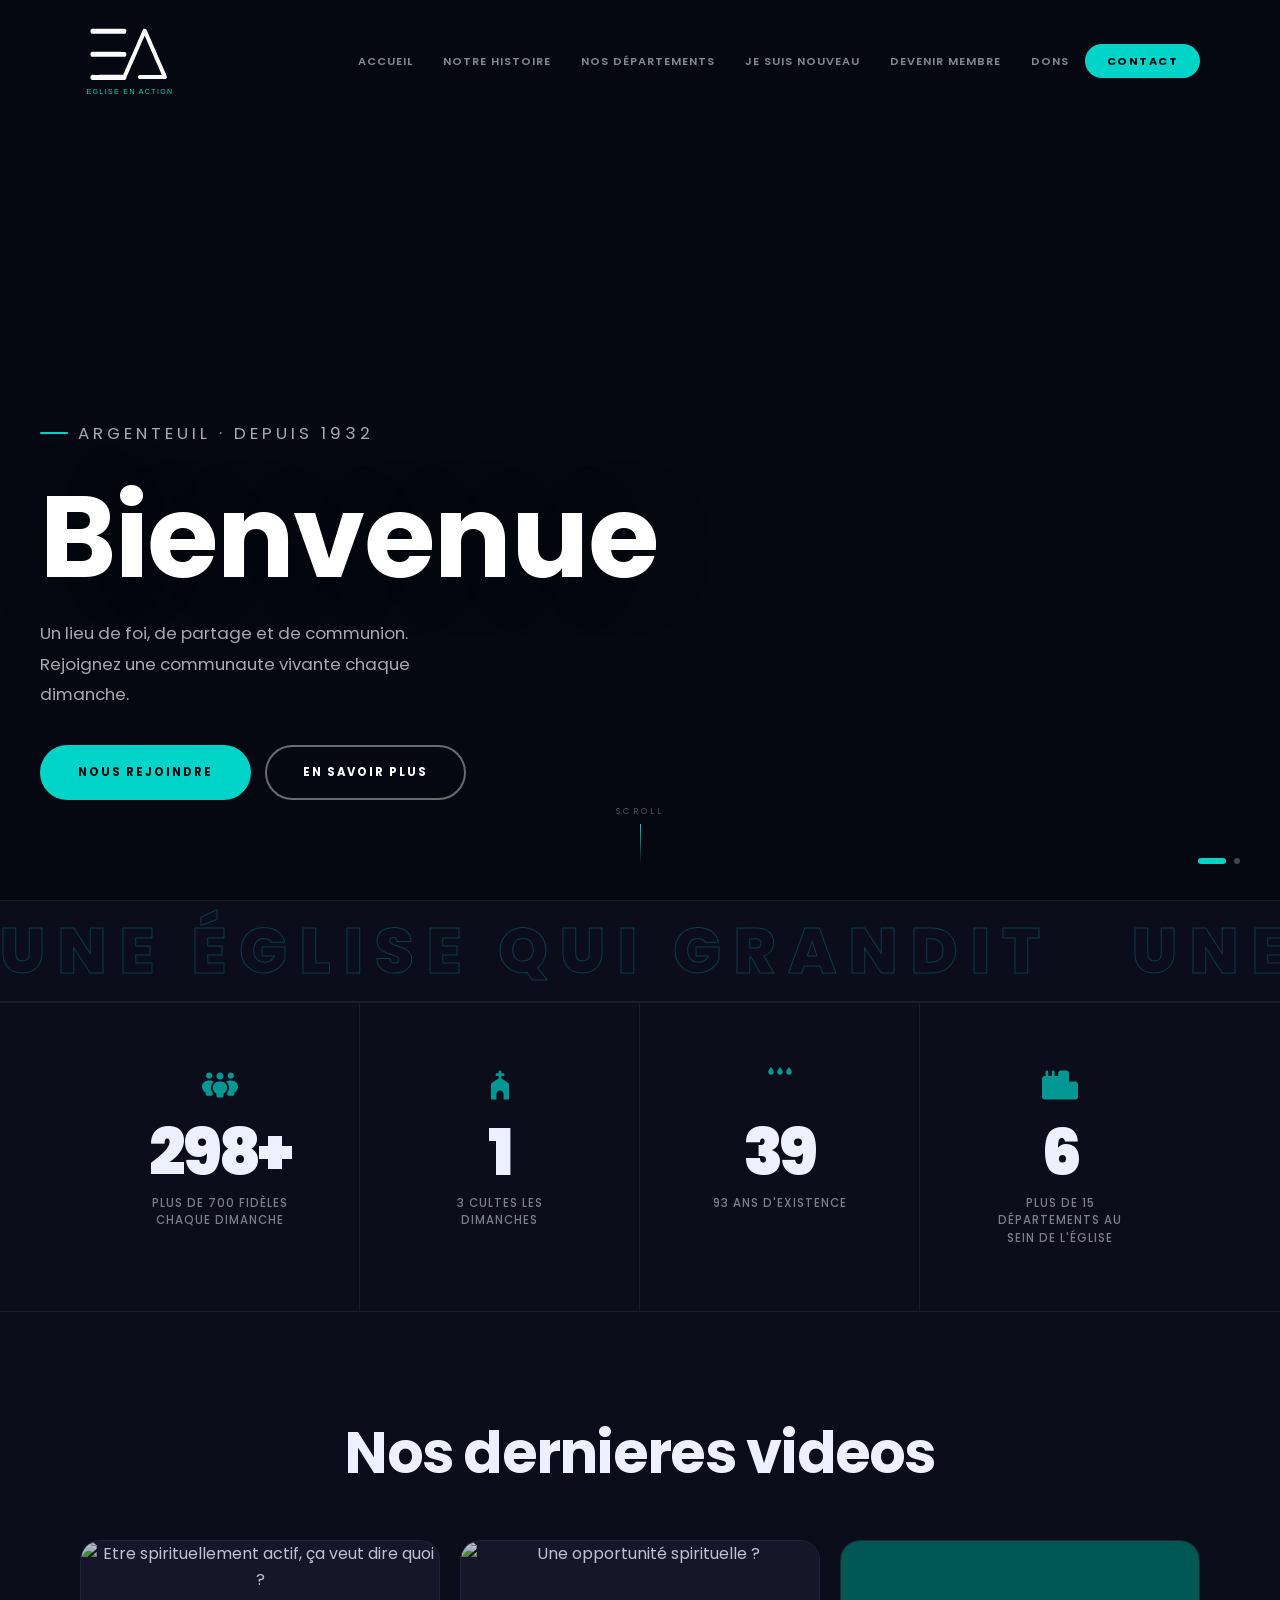
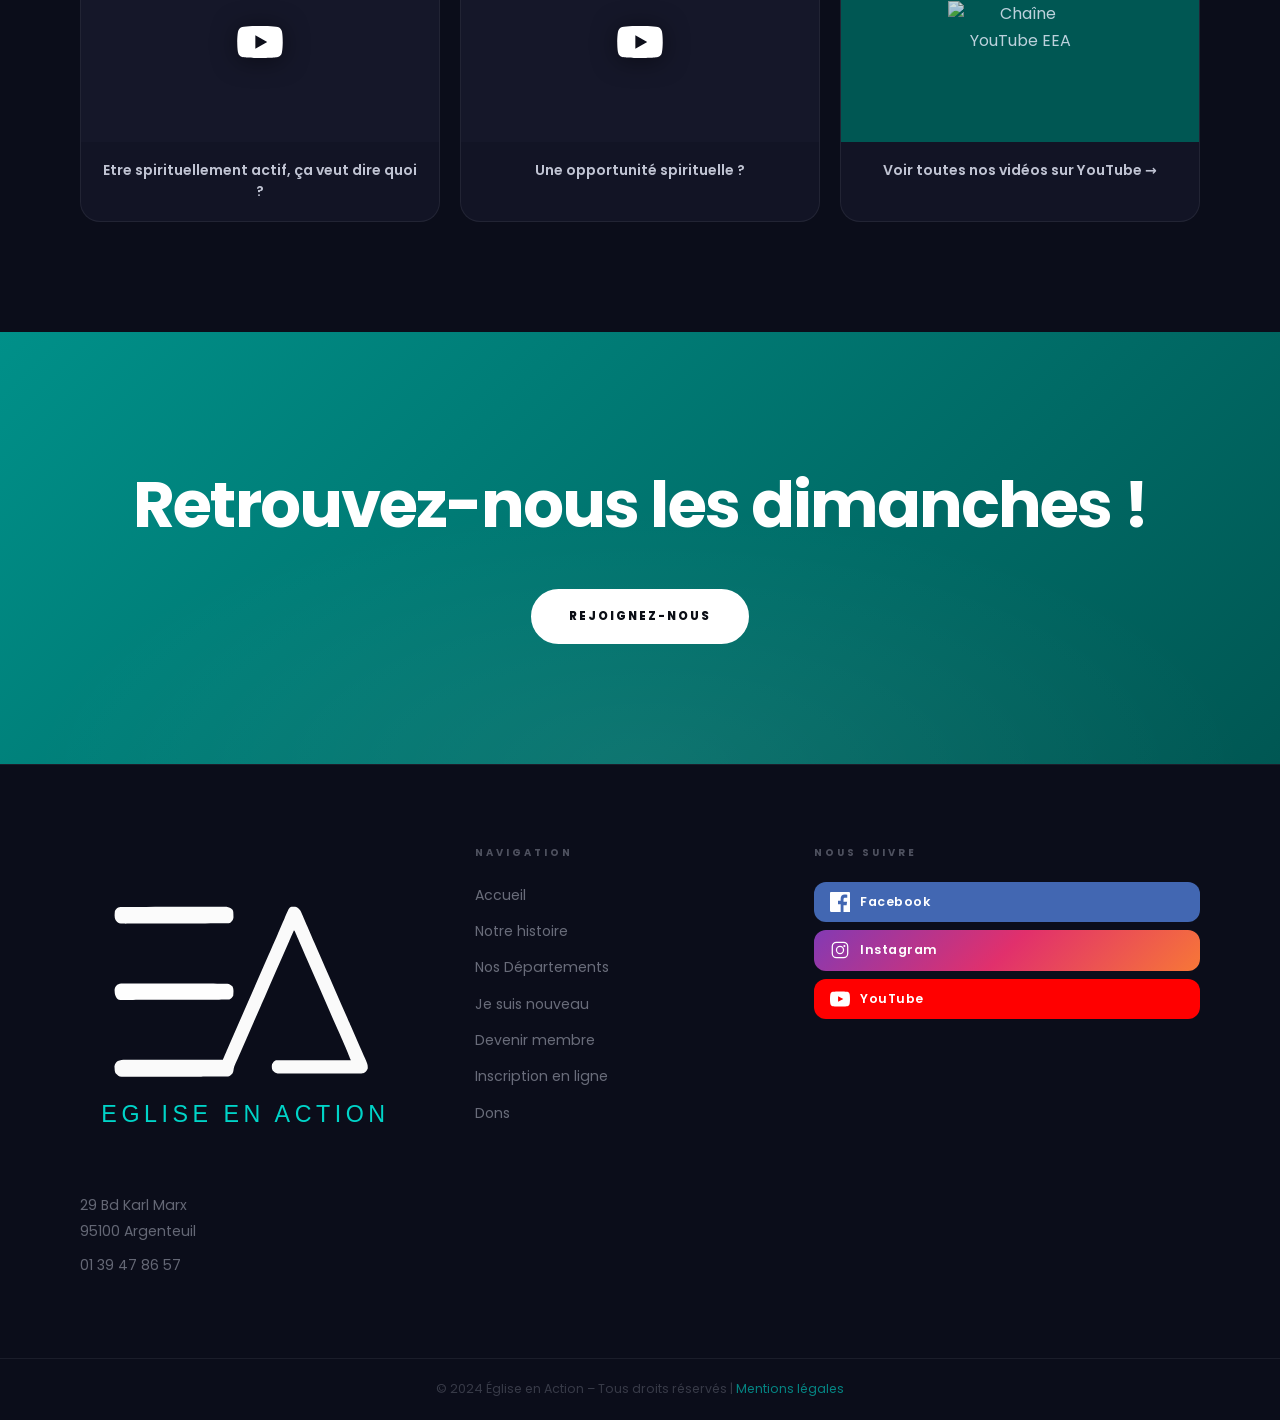
==== index.html @ 85cbece0 "Push first commit" ====
<!DOCTYPE html>
<html lang="fr">
<head>
  <meta charset="UTF-8">
  <meta name="viewport" content="width=device-width, initial-scale=1.0">
  <title>Bienvenue à l'Église en Action – Un Accueil Chaleureux</title>
  <meta name="description" content="Rejoignez l'Église en Action, un lieu d'accueil chaleureux et de foi. Vivez des moments de partage, d'inspiration et de communion chaque dimanche.">
  <link rel="stylesheet" href="style.css">
  <link rel="preconnect" href="https://fonts.googleapis.com">
  <link href="https://fonts.googleapis.com/css2?family=Poppins:wght@300;400;500;600;700;800;900&display=swap" rel="stylesheet">
</head>
<body>

  <!-- HEADER -->
  <header class="site-header">
    <div class="header-inner">
      <div class="logo">
        <a href="index.html">
          <img src="logo.svg" alt="Église en Action">
        </a>
      </div>
      <nav class="main-nav">
        <button class="nav-toggle" aria-label="Menu">&#9776;</button>
        <ul class="nav-list">
          <li><a href="index.html">Accueil</a></li>
          <li><a href="history.html">Notre histoire</a></li>
          <li><a href="nos-departements.html">Nos Départements</a></li>
          <li><a href="je-suis-nouveau.html">Je suis nouveau</a></li>
          <li><a href="devenir-membre.html">Devenir membre</a></li>
          <li><a href="don-en-ligne.html">Dons</a></li>
          <li><a href="contact.html" class="btn-nav">Contact</a></li>
        </ul>
      </nav>
    </div>
  </header>

  <!-- HERO SLIDER -->
  <section class="hero">
    <div class="hero-slide active" style="background-image: url('https://eglisenaction.fr/wp-content/uploads/2024/11/Visuel-Web-Fond-1.jpg')">
      <div class="hero-content">
        <p class="hero-tag">Argenteuil · Depuis 1932</p>
        <h1>Bienvenue</h1>
        <p>Un lieu de foi, de partage et de communion. Rejoignez une communaute vivante chaque dimanche.</p>
        <div class="hero-actions">
          <a href="inscription-en-ligne.html" class="btn btn-primary">Nous rejoindre</a>
          <a href="je-suis-nouveau.html" class="btn btn-outline" style="color:white;border-color:rgba(255,255,255,0.4);">En savoir plus</a>
        </div>
      </div>
    </div>
    <div class="hero-slide" style="background-image: url('https://eglisenaction.fr/wp-content/uploads/2025/10/IMG_0063.jpeg')">
      <div class="hero-content">
        <p class="hero-tag">Argenteuil · Depuis 1932</p>
        <h1>Rejoignez-<br>nous</h1>
        <p>700 fideles chaque dimanche, 3 cultes, une famille qui vous attend.</p>
        <div class="hero-actions">
          <a href="inscription-en-ligne.html" class="btn btn-primary">S'inscrire</a>
        </div>
      </div>
    </div>
    <!-- Dots navigation -->
    <div class="hero-dots">
      <span class="dot active" data-slide="0"></span>
      <span class="dot" data-slide="1"></span>
    </div>
    <!-- Scroll indicator -->
    <div class="hero-scroll">
      <span>Scroll</span>
      <div class="scroll-line"></div>
    </div>
  </section>

  <!-- MARQUEE -->
  <div class="marquee-section">
    <div class="marquee-container">
      <div class="marquee-wrapper">
        <span class="marquee-text">UNE ÉGLISE QUI GRANDIT</span>
        <span class="marquee-text">UNE ÉGLISE QUI GRANDIT</span>
      </div>
    </div>
  </div>

  <!-- STATS COUNTERS -->
  <section class="section section-dark stats-section">
    <div class="container">
      <div class="stats-grid">
        <div class="stat-item">
          <div class="stat-icon">
            <svg xmlns="http://www.w3.org/2000/svg" viewBox="0 0 640 512" fill="currentColor"><path d="M184 88C184 118.9 158.9 144 128 144C97.07 144 72 118.9 72 88C72 57.07 97.07 32 128 32C158.9 32 184 57.07 184 88zM208.4 196.3C178.7 222.7 160 261.2 160 304C160 338.3 171.1 369.8 192 394.5V416C192 433.7 177.7 448 160 448H96C78.33 448 64 433.7 64 416V389.2C26.16 371.2 0 332.7 0 288C0 226.1 50.14 176 112 176H144C167.1 176 190.2 183.5 208.4 196.3V196.3zM448 416V394.5C468 369.8 480 338.3 480 304C480 261.2 461.3 222.7 431.6 196.3C449.8 183.5 472 176 496 176H528C589.9 176 640 226.1 640 288C640 332.7 613.8 371.2 576 389.2V416C576 433.7 561.7 448 544 448H480C462.3 448 448 433.7 448 416zM568 88C568 118.9 542.9 144 512 144C481.1 144 456 118.9 456 88C456 57.07 481.1 32 512 32C542.9 32 568 57.07 568 88zM256 96C256 60.65 284.7 32 320 32C355.3 32 384 60.65 384 96C384 131.3 355.3 160 320 160C284.7 160 256 131.3 256 96zM448 304C448 348.7 421.8 387.2 384 405.2V448C384 465.7 369.7 480 352 480H288C270.3 480 256 465.7 256 448V405.2C218.2 387.2 192 348.7 192 304C192 242.1 242.1 192 304 192H336C397.9 192 448 242.1 448 304z"/></svg>
          </div>
          <div class="stat-number" data-target="700">0</div>
          <div class="stat-label">plus de 700 fidèles chaque dimanche</div>
        </div>
        <div class="stat-item">
          <div class="stat-icon">
            <svg xmlns="http://www.w3.org/2000/svg" viewBox="0 0 640 512" fill="currentColor"><path d="M344 48H376C389.3 48 400 58.75 400 72C400 85.25 389.3 96 376 96H344V142.4L456.7 210C471.2 218.7 480 234.3 480 251.2V512H384V416C384 380.7 355.3 352 320 352C284.7 352 256 380.7 256 416V512H160V251.2C160 234.3 168.8 218.7 183.3 210L296 142.4V96H264C250.7 96 240 85.25 240 72C240 58.75 250.7 48 264 48H296V24C296 10.75 306.7 0 320 0C333.3 0 344 10.75 344 24V48z"/></svg>
          </div>
          <div class="stat-number" data-target="3">0</div>
          <div class="stat-label">3 cultes les dimanches</div>
        </div>
        <div class="stat-item">
          <div class="stat-icon">
            <svg xmlns="http://www.w3.org/2000/svg" viewBox="0 0 448 512" fill="currentColor"><path d="M352 111.1c22.09 0 40-17.88 40-39.97S352 0 352 0s-40 49.91-40 72S329.9 111.1 352 111.1zM224 111.1c22.09 0 40-17.88 40-39.97S224 0 224 0S184 49.91 184 72S201.9 111.1 224 111.1zM96 111.1c22.09 0 40-17.88 40-39.97S96 0 96 0S56 49.91 56 72S73.91 111.1 96 111.1z"/></svg>
          </div>
          <div class="stat-number" data-target="93">0</div>
          <div class="stat-label">93 ans d'existence</div>
        </div>
        <div class="stat-item">
          <div class="stat-icon">
            <svg xmlns="http://www.w3.org/2000/svg" viewBox="0 0 640 512" fill="currentColor"><path d="M480 192H592C618.5 192 640 213.5 640 240V464C640 490.5 618.5 512 592 512H48C21.49 512 0 490.5 0 464V144C0 117.5 21.49 96 48 96H64V24C64 10.75 74.75 0 88 0C101.3 0 112 10.75 112 24V96H176V24C176 10.75 186.7 0 200 0C213.3 0 224 10.75 224 24V96H288V48C288 21.49 309.5 0 336 0H432C458.5 0 480 21.49 480 48V192z"/></svg>
          </div>
          <div class="stat-number" data-target="15">0</div>
          <div class="stat-label">plus de 15 départements au sein de l'église</div>
        </div>
      </div>
    </div>
  </section>

  <!-- DERNIÈRES VIDÉOS -->
  <section class="section section-alt">
    <div class="container text-center">
      <h2 class="section-title reveal">Nos dernieres videos</h2>
      <div class="videos-grid">
        <a class="video-card" href="https://www.youtube.com/watch?v=HzPCPHbYGZY" target="_blank" rel="noopener">
          <div class="video-thumb">
            <img src="https://i.ytimg.com/vi/HzPCPHbYGZY/hqdefault.jpg" alt="Etre spirituellement actif, ça veut dire quoi ?">
            <div class="video-play">
              <svg viewBox="0 0 576 512" fill="white" width="36"><path d="M549.655 124.083c-6.281-23.65-24.787-42.276-48.284-48.597C458.781 64 288 64 288 64S117.22 64 74.629 75.486c-23.497 6.322-42.003 24.947-48.284 48.597-11.412 42.867-11.412 132.305-11.412 132.305s0 89.438 11.412 132.305c6.281 23.65 24.787 41.5 48.284 47.821C117.22 448 288 448 288 448s170.78 0 213.371-11.486c23.497-6.321 42.003-24.171 48.284-47.821 11.412-42.867 11.412-132.305 11.412-132.305s0-89.438-11.412-132.305zm-317.51 213.508V175.185l142.739 81.205-142.739 81.201z"/></svg>
            </div>
          </div>
          <p class="video-title">Etre spirituellement actif, ça veut dire quoi ?</p>
        </a>
        <a class="video-card" href="https://www.youtube.com/watch?v=mb80JKGorZE" target="_blank" rel="noopener">
          <div class="video-thumb">
            <img src="https://i.ytimg.com/vi/mb80JKGorZE/hqdefault.jpg" alt="Une opportunité spirituelle ?">
            <div class="video-play">
              <svg viewBox="0 0 576 512" fill="white" width="36"><path d="M549.655 124.083c-6.281-23.65-24.787-42.276-48.284-48.597C458.781 64 288 64 288 64S117.22 64 74.629 75.486c-23.497 6.322-42.003 24.947-48.284 48.597-11.412 42.867-11.412 132.305-11.412 132.305s0 89.438 11.412 132.305c6.281 23.65 24.787 41.5 48.284 47.821C117.22 448 288 448 288 448s170.78 0 213.371-11.486c23.497-6.321 42.003-24.171 48.284-47.821 11.412-42.867 11.412-132.305 11.412-132.305s0-89.438-11.412-132.305zm-317.51 213.508V175.185l142.739 81.205-142.739 81.201z"/></svg>
            </div>
          </div>
          <p class="video-title">Une opportunité spirituelle ?</p>
        </a>
        <a class="video-card" href="https://www.youtube.com/@eea-egliseenactionargenteu2423" target="_blank" rel="noopener">
          <div class="video-thumb video-thumb-channel">
            <img src="https://eglisenaction.fr/wp-content/uploads/2024/09/cropped-Logo-Original-EEA-2024-Ultra-Full-HD-2-e1710967815271-1.png" alt="Chaîne YouTube EEA">
          </div>
          <p class="video-title">Voir toutes nos vidéos sur YouTube →</p>
        </a>
      </div>
    </div>
  </section>

  <!-- CTA -->
  <section class="section-cta">
    <div class="container text-center">
      <h2 class="reveal">Retrouvez-nous les dimanches !</h2>
      <a href="inscription-en-ligne.html" class="btn btn-white">Rejoignez-nous</a>
    </div>
  </section>

  <!-- FOOTER -->
  <footer class="site-footer">
    <div class="footer-top">
      <div class="container footer-grid">
        <div class="footer-col">
          <img src="logo.svg" alt="Église en Action">
          <p style="margin-top:1rem;">29 Bd Karl Marx<br>95100 Argenteuil</p>
          <p style="margin-top:0.5rem;">01 39 47 86 57</p>
        </div>
        <div class="footer-col">
          <h4>Navigation</h4>
          <ul>
            <li><a href="index.html">Accueil</a></li>
            <li><a href="history.html">Notre histoire</a></li>
            <li><a href="nos-departements.html">Nos Départements</a></li>
            <li><a href="je-suis-nouveau.html">Je suis nouveau</a></li>
            <li><a href="devenir-membre.html">Devenir membre</a></li>
            <li><a href="inscription-en-ligne.html">Inscription en ligne</a></li>
            <li><a href="don-en-ligne.html">Dons</a></li>
          </ul>
        </div>
        <div class="footer-col">
          <h4>Nous suivre</h4>
          <div class="social-links">
            <a href="https://www.facebook.com/add.argenteuil" target="_blank" rel="noopener" class="social-btn facebook">
              <svg xmlns="http://www.w3.org/2000/svg" fill="white" viewBox="0 0 24 24" width="20" height="20"><path d="M22.7 0H1.3C.6 0 0 .6 0 1.3v21.3C0 23.4.6 24 1.3 24h11.5v-9.3H9.6V10.6h3.2V8c0-3.2 1.9-5 4.7-5 1.4 0 2.8.2 3.2.3v3.7h-2.3c-1.8 0-2.2.8-2.2 2.1v2.6h4.3l-.6 4.2h-3.7V24h7.2c.8 0 1.3-.6 1.3-1.3V1.3C24 .6 23.4 0 22.7 0z"/></svg>
              Facebook
            </a>
            <a href="https://www.instagram.com/eglisenaction/" target="_blank" rel="noopener" class="social-btn instagram">
              <svg xmlns="http://www.w3.org/2000/svg" fill="white" viewBox="0 0 24 24" width="20" height="20"><path d="M7.75 2h8.5A5.75 5.75 0 0 1 22 7.75v8.5A5.75 5.75 0 0 1 16.25 22h-8.5A5.75 5.75 0 0 1 2 16.25v-8.5A5.75 5.75 0 0 1 7.75 2zm0 1.5A4.25 4.25 0 0 0 3.5 7.75v8.5A4.25 4.25 0 0 0 7.75 20.5h8.5A4.25 4.25 0 0 0 20.5 16.25v-8.5A4.25 4.25 0 0 0 16.25 3.5h-8.5zM12 7a5 5 0 1 1 0 10 5 5 0 0 1 0-10zm0 1.5a3.5 3.5 0 1 0 0 7 3.5 3.5 0 0 0 0-7zm5.25-2.5a1.25 1.25 0 1 1 0 2.5 1.25 1.25 0 0 1 0-2.5z"/></svg>
              Instagram
            </a>
            <a href="https://www.youtube.com/@eea-egliseenactionargenteu2423" target="_blank" rel="noopener" class="social-btn youtube">
              <svg xmlns="http://www.w3.org/2000/svg" fill="white" viewBox="0 0 24 24" width="20" height="20"><path d="M23.5 6.1c-.3-1.4-1.4-2.5-2.8-2.7C18.3 3 12 3 12 3s-6.3 0-8.7.4c-1.4.2-2.5 1.3-2.8 2.7C0 8.5 0 12 0 12s0 3.5.5 5.9c.3 1.4 1.4 2.5 2.8 2.7 2.4.4 8.7.4 8.7.4s6.3 0 8.7-.4c1.4-.2 2.5-1.3 2.8-2.7.5-2.4.5-5.9.5-5.9s0-3.5-.5-5.9zM9.7 15.4v-6.8l6.3 3.4-6.3 3.4z"/></svg>
              YouTube
            </a>
          </div>
        </div>
      </div>
    </div>
    <div class="footer-bottom">
      <div class="container">
        <p>&copy; 2024 Église en Action – Tous droits réservés | <a href="mentions-legales.html">Mentions légales</a></p>
      </div>
    </div>
  </footer>

  <script src="script.js"></script>
</body>
</html>
---- style.css ----
/* ================================================
   ÉGLISE EN ACTION — DARK MODERN 2025
   ================================================ */

@import url('https://fonts.googleapis.com/css2?family=Poppins:wght@300;400;500;600;700;800;900&display=swap');

:root {
  /* Surface — deep navy-black like the logo */
  --ink:       #050810;
  --ink-2:     #0B0D1A;
  --ink-3:     #121425;
  --ink-4:     #191C30;
  --ink-5:     #20243A;

  /* Brand — matches the logo teal */
  --teal:      #00D4C8;
  --teal-mid:  #00B5AC;
  --teal-dark: #009089;
  --teal-deep: #005753;
  --teal-glow: rgba(0,212,200,0.12);
  --gold:      #F5BE40;

  /* Text */
  --white:     #ECF0FF;
  --muted:     rgba(236,240,255,0.5);
  --faint:     rgba(236,240,255,0.12);
  --border:    rgba(236,240,255,0.07);
  --border-hi: rgba(0,212,200,0.22);

  /* Font — Poppins for everything */
  --font-logo:  'Poppins', system-ui, sans-serif;
  --font-serif: 'Poppins', system-ui, sans-serif;
  --font-sans:  'Poppins', system-ui, sans-serif;

  /* Layout */
  --max-w:  1200px;
  --r-sm:   12px;
  --r-md:   20px;
  --r-lg:   32px;
  --r-xl:   999px;

  /* Motion */
  --ease:   cubic-bezier(0.4,0,0.2,1);
  --spring: cubic-bezier(0.34,1.56,0.64,1);
}

/* ================================================
   RESET & BASE
   ================================================ */

*, *::before, *::after { box-sizing: border-box; margin: 0; padding: 0; }
html { scroll-behavior: smooth; font-size: 16px; }

body {
  font-family: var(--font-sans);
  background: var(--ink);
  color: var(--white);
  line-height: 1.65;
  -webkit-font-smoothing: antialiased;
  overflow-x: hidden;
}

a { text-decoration: none; color: inherit; }
img { max-width: 100%; height: auto; display: block; }
ul { list-style: none; }

.container {
  max-width: var(--max-w);
  margin: 0 auto;
  padding: 0 40px;
}
.text-center { text-align: center; }

/* Reveal on scroll */
.reveal {
  opacity: 0;
  transform: translateY(32px);
  transition: opacity 0.8s var(--ease), transform 0.8s var(--ease);
}
.reveal.visible { opacity: 1; transform: none; }

/* ================================================
   TYPOGRAPHY
   ================================================ */

h2 {
  font-family: var(--font-serif);
  font-weight: 600;
  letter-spacing: -0.01em;
}

/* Label — logo style: Montserrat, uppercase, wide spacing, teal */
.label {
  display: inline-flex;
  align-items: center;
  gap: 10px;
  font-family: var(--font-logo);
  font-size: 0.68rem;
  font-weight: 700;
  letter-spacing: 4px;
  text-transform: uppercase;
  color: var(--teal);
}
.label::before {
  content: '';
  width: 24px;
  height: 2px;
  background: var(--teal);
  border-radius: 2px;
}

.section-title {
  font-family: var(--font-serif);
  font-weight: 700;
  font-size: clamp(2.2rem, 4.5vw, 3.6rem);
  line-height: 1.08;
  letter-spacing: -0.03em;
  margin-bottom: 1rem;
}

.section-subtitle {
  font-size: 1rem;
  color: var(--muted);
  max-width: 540px;
  margin: 0 auto 3.5rem;
  line-height: 1.85;
  font-weight: 300;
}

.gradient-text {
  background: linear-gradient(120deg, var(--teal) 0%, var(--gold) 100%);
  -webkit-background-clip: text;
  -webkit-text-fill-color: transparent;
  background-clip: text;
}

/* ================================================
   BUTTONS — Montserrat uppercase like the logo
   ================================================ */

.btn {
  display: inline-flex;
  align-items: center;
  gap: 8px;
  font-family: var(--font-logo);
  font-weight: 700;
  font-size: 0.72rem;
  letter-spacing: 2px;
  text-transform: uppercase;
  padding: 16px 36px;
  border-radius: var(--r-xl);
  border: 2px solid transparent;
  cursor: pointer;
  transition: all 0.35s var(--ease);
  white-space: nowrap;
}

.btn-primary {
  background: var(--teal);
  color: var(--ink);
  border-color: var(--teal);
}
.btn-primary:hover {
  background: var(--teal-mid);
  border-color: var(--teal-mid);
  transform: translateY(-2px);
  box-shadow: 0 8px 32px rgba(0,212,200,0.3);
}

.btn-outline {
  background: transparent;
  color: var(--white);
  border-color: rgba(236,240,255,0.25);
}
.btn-outline:hover {
  border-color: var(--teal);
  color: var(--teal);
  background: var(--teal-glow);
}

.btn-white {
  background: white;
  color: var(--ink);
  border-color: white;
  font-weight: 800;
}
.btn-white:hover {
  background: transparent;
  color: white;
  border-color: rgba(255,255,255,0.6);
  transform: translateY(-2px);
}

/* ================================================
   HEADER
   ================================================ */

.site-header {
  position: fixed;
  top: 0; left: 0; right: 0;
  z-index: 1000;
  transition: all 0.4s var(--ease);
}

.site-header.scrolled {
  background: rgba(5,8,16,0.92);
  backdrop-filter: blur(24px);
  -webkit-backdrop-filter: blur(24px);
  border-bottom: 1px solid var(--border);
}

.header-inner {
  max-width: var(--max-w);
  margin: 0 auto;
  padding: 0 40px;
  height: 120px;
  display: flex;
  align-items: center;
  justify-content: space-between;
  transition: height 0.4s var(--ease);
}
.site-header.scrolled .header-inner {
  height: 72px;
}

.logo {
  display: flex;
  align-items: center;
}
.logo a { display: flex; align-items: center; }

.logo img {
  width: auto;
  height: 100px;
  object-fit: contain;
  transition: height 0.4s var(--ease), transform 0.3s var(--ease);
}
.logo:hover img { transform: scale(1.04); }

/* Scrolled state: smaller */
.site-header.scrolled .logo img {
  height: 48px;
}

/* Remove text title — logo image is enough */
.site-title { display: none; }

.main-nav .nav-list {
  display: flex;
  align-items: center;
  gap: 2px;
}
.main-nav .nav-list li a {
  font-family: var(--font-logo);
  font-size: 0.7rem;
  font-weight: 600;
  letter-spacing: 1px;
  text-transform: uppercase;
  padding: 8px 14px;
  border-radius: var(--r-sm);
  color: rgba(236,240,255,0.55);
  transition: color 0.2s, background 0.2s;
}
.main-nav .nav-list li a:hover {
  color: var(--white);
  background: var(--faint);
}

.btn-nav {
  background: var(--teal) !important;
  color: var(--ink) !important;
  border-radius: var(--r-xl) !important;
  padding: 9px 22px !important;
  font-weight: 700 !important;
  letter-spacing: 1.5px !important;
}
.btn-nav:hover {
  background: var(--teal-mid) !important;
  box-shadow: 0 4px 20px rgba(0,212,200,0.3) !important;
}

.nav-toggle {
  display: none;
  background: none;
  border: 1px solid rgba(236,240,255,0.2);
  color: white;
  width: 40px;
  height: 40px;
  border-radius: var(--r-sm);
  cursor: pointer;
  font-size: 1.1rem;
  align-items: center;
  justify-content: center;
}

/* ================================================
   HERO SLIDER
   ================================================ */

.hero {
  position: relative;
  height: 100svh;
  min-height: 620px;
  overflow: hidden;
}

.hero-slide {
  position: absolute;
  inset: 0;
  background-size: cover;
  background-position: center;
  opacity: 0;
  transition: opacity 1.4s var(--ease);
}
.hero-slide.active { opacity: 1; }

.hero-slide::after {
  content: '';
  position: absolute;
  inset: 0;
  background: linear-gradient(
    170deg,
    rgba(5,8,16,0.15) 0%,
    rgba(5,8,16,0.5) 50%,
    rgba(5,8,16,0.88) 100%
  );
}

.hero-content {
  position: absolute;
  bottom: 0;
  left: 0;
  right: 0;
  z-index: 2;
  padding: 0 40px 100px;
  max-width: 960px;
}

.hero-label, .hero-tag {
  display: inline-flex;
  align-items: center;
  gap: 10px;
  font-family: var(--font-logo);
  font-size: 0.68rem;
  font-weight: 700;
  letter-spacing: 4px;
  text-transform: uppercase;
  color: var(--teal);
  margin-bottom: 24px;
}
.hero-tag::before {
  content: '';
  width: 28px;
  height: 2px;
  background: var(--teal);
  border-radius: 2px;
}

.hero-content h1 {
  font-family: var(--font-serif);
  font-size: clamp(4rem, 9vw, 8.5rem);
  font-weight: 700;
  line-height: 0.92;
  letter-spacing: -0.01em;
  color: white;
  margin-bottom: 28px;
  text-shadow: 0 4px 60px rgba(0,0,0,0.3);
}
.hero-content h1 em {
  font-style: italic;
  color: var(--teal);
}

.hero-content p {
  font-size: 1.05rem;
  color: rgba(255,255,255,0.65);
  margin-bottom: 36px;
  font-weight: 400;
  max-width: 440px;
  line-height: 1.8;
}

.hero-actions, .hero-buttons { display: flex; gap: 14px; flex-wrap: wrap; }

.hero-dots {
  position: absolute;
  bottom: 36px;
  right: 40px;
  z-index: 2;
  display: flex;
  gap: 8px;
}
.dot {
  width: 6px;
  height: 6px;
  border-radius: 50%;
  background: rgba(255,255,255,0.25);
  cursor: pointer;
  transition: all 0.35s var(--ease);
}
.dot.active {
  background: var(--teal);
  width: 28px;
  border-radius: var(--r-xl);
}

/* Scroll indicator */
.hero-scroll {
  position: absolute;
  bottom: 36px;
  left: 50%;
  transform: translateX(-50%);
  z-index: 2;
  display: flex;
  flex-direction: column;
  align-items: center;
  gap: 6px;
  font-family: var(--font-logo);
  color: rgba(255,255,255,0.3);
  font-size: 0.55rem;
  letter-spacing: 3px;
  text-transform: uppercase;
}
.scroll-line {
  width: 1px;
  height: 40px;
  background: linear-gradient(to bottom, var(--teal), transparent);
  animation: scrollPulse 2.2s ease-in-out infinite;
}
@keyframes scrollPulse {
  0%, 100% { opacity: 0.35; }
  50%      { opacity: 1; }
}

/* ================================================
   MARQUEE
   ================================================ */

.marquee-section {
  overflow: hidden;
  border-top: 1px solid var(--border);
  border-bottom: 1px solid var(--border);
  background: var(--ink-2);
}

.marquee-container {
  display: flex;
  overflow: hidden;
  height: 100px;
  align-items: center;
}

.marquee-wrapper {
  display: flex;
  width: max-content;
  animation: marqueeScroll 18s linear infinite;
}

.marquee-text {
  font-family: var(--font-logo);
  font-size: clamp(2.5rem, 5.5vw, 4rem);
  font-weight: 800;
  color: transparent;
  -webkit-text-stroke: 1px rgba(0,212,200,0.25);
  white-space: nowrap;
  padding-right: 80px;
  letter-spacing: 12px;
  text-transform: uppercase;
  transition: -webkit-text-stroke 0.3s;
}
.marquee-section:hover .marquee-text {
  -webkit-text-stroke-color: rgba(0,212,200,0.5);
}

@keyframes marqueeScroll {
  from { transform: translateX(0); }
  to   { transform: translateX(-50%); }
}

/* ================================================
   GENERIC SECTIONS
   ================================================ */

.section { padding: 110px 0; }
.section-dark { background: var(--ink); }
.section-alt  { background: var(--ink-2); }

.section-teal {
  background: linear-gradient(135deg, var(--teal-deep) 0%, #003833 100%);
  position: relative;
  overflow: hidden;
}
.section-teal::before {
  content: '';
  position: absolute;
  inset: 0;
  background: radial-gradient(ellipse 60% 80% at 70% 40%, rgba(0,212,200,0.1), transparent 65%);
  pointer-events: none;
}

.section-header { margin-bottom: 64px; }
.section-header .label { margin-bottom: 14px; }

/* ================================================
   STATS
   ================================================ */

.stats-section {
  padding: 0;
  background: var(--ink-2);
  border-top: 1px solid var(--border);
  border-bottom: 1px solid var(--border);
}

.stats-grid {
  display: grid;
  grid-template-columns: repeat(4, 1fr);
}

.stat-item {
  padding: 64px 36px;
  display: flex;
  flex-direction: column;
  align-items: center;
  text-align: center;
  gap: 10px;
  border-right: 1px solid var(--border);
  position: relative;
  transition: background 0.3s;
  cursor: default;
}
.stat-item:last-child { border-right: none; }
.stat-item::before {
  content: '';
  position: absolute;
  bottom: 0; left: 0; right: 0;
  height: 2px;
  background: linear-gradient(to right, transparent, var(--teal), transparent);
  opacity: 0;
  transition: opacity 0.35s;
}
.stat-item:hover { background: var(--ink-3); }
.stat-item:hover::before { opacity: 1; }

.stat-icon {
  width: 36px;
  height: 36px;
  color: var(--teal);
  opacity: 0.7;
  margin-bottom: 8px;
}
.stat-icon svg { width: 100%; height: 100%; }

.stat-number {
  font-family: var(--font-serif);
  font-size: clamp(3.5rem, 5vw, 5rem);
  font-weight: 900;
  color: var(--white);
  line-height: 1;
  letter-spacing: -0.05em;
}

.stat-label {
  font-family: var(--font-logo);
  font-size: 0.72rem;
  letter-spacing: 1px;
  color: var(--muted);
  max-width: 140px;
  line-height: 1.5;
  font-weight: 500;
  text-transform: uppercase;
}

/* ================================================
   VIDEOS
   ================================================ */

.videos-grid {
  display: grid;
  grid-template-columns: repeat(3, 1fr);
  gap: 20px;
  margin-top: 3.5rem;
}

.video-card {
  display: block;
  border-radius: var(--r-md);
  overflow: hidden;
  background: var(--ink-3);
  border: 1px solid var(--border);
  transition: all 0.4s var(--ease);
  position: relative;
}
.video-card::before {
  content: '';
  position: absolute;
  top: 0; left: 0; right: 0;
  height: 2px;
  background: linear-gradient(to right, var(--teal), var(--gold));
  transform: scaleX(0);
  transform-origin: left;
  transition: transform 0.4s var(--ease);
  z-index: 1;
}
.video-card:hover {
  transform: translateY(-8px);
  border-color: var(--border-hi);
  box-shadow: 0 24px 60px rgba(0,0,0,0.5);
}
.video-card:hover::before { transform: scaleX(1); }

.video-thumb {
  position: relative;
  aspect-ratio: 16/9;
  overflow: hidden;
  background: var(--ink-4);
}
.video-thumb img {
  width: 100%;
  height: 100%;
  object-fit: cover;
  transition: transform 0.7s var(--ease);
}
.video-card:hover .video-thumb img { transform: scale(1.06); }

.video-thumb-channel {
  background: var(--teal-deep);
  display: flex;
  align-items: center;
  justify-content: center;
  aspect-ratio: 16/9;
}
.video-thumb-channel img { width: 40%; height: 40%; object-fit: contain; opacity: 0.8; }

.video-play {
  position: absolute;
  inset: 0;
  display: flex;
  align-items: center;
  justify-content: center;
  background: rgba(5,8,16,0.2);
  transition: all 0.3s;
}
.video-play svg {
  width: 48px; height: 48px;
  filter: drop-shadow(0 2px 12px rgba(0,0,0,0.5));
  transition: transform 0.3s var(--spring);
}
.video-card:hover .video-play { background: rgba(0,212,200,0.25); }
.video-card:hover .video-play svg { transform: scale(1.15); }

.video-title {
  padding: 18px 20px;
  font-size: 0.88rem;
  font-weight: 600;
  color: rgba(236,240,255,0.8);
  line-height: 1.5;
}

/* ================================================
   CTA BAND
   ================================================ */

.section-cta {
  position: relative;
  padding: 120px 0;
  text-align: center;
  overflow: hidden;
  background: linear-gradient(135deg, var(--teal-dark) 0%, var(--teal-deep) 100%);
}
.section-cta::before {
  content: '';
  position: absolute;
  inset: 0;
  background: radial-gradient(ellipse 80% 100% at 50% 100%, rgba(255,255,255,0.06), transparent 60%);
}

.section-cta h2 {
  font-family: var(--font-serif);
  font-size: clamp(2.4rem, 5vw, 4rem);
  font-weight: 700;
  letter-spacing: -0.03em;
  margin-bottom: 2rem;
  position: relative;
  color: white;
}

/* ================================================
   GLASS CARD
   ================================================ */

.glass-card {
  background: rgba(236,240,255,0.03);
  border: 1px solid var(--border);
  border-radius: var(--r-md);
  backdrop-filter: blur(10px);
  transition: all 0.4s var(--ease);
}
.glass-card:hover {
  background: rgba(236,240,255,0.05);
  border-color: var(--border-hi);
  transform: translateY(-4px);
  box-shadow: 0 20px 52px rgba(0,0,0,0.35);
}

/* ================================================
   PAGE HERO
   ================================================ */

.page-hero {
  padding: 180px 0 90px;
  position: relative;
  text-align: center;
  overflow: hidden;
}
.page-hero::before {
  content: '';
  position: absolute;
  inset: 0;
  background:
    radial-gradient(ellipse 90% 70% at 50% -10%, rgba(0,212,200,0.12) 0%, transparent 65%),
    var(--ink-2);
}
.page-hero::after {
  content: '';
  position: absolute;
  bottom: 0; left: 0; right: 0;
  height: 1px;
  background: linear-gradient(to right, transparent, var(--border-hi), transparent);
}
.page-hero > .container { position: relative; z-index: 1; }
.page-hero .label { margin-bottom: 20px; }

.page-hero h1 {
  font-family: var(--font-serif);
  font-size: clamp(3rem, 7vw, 6rem);
  font-weight: 700;
  letter-spacing: -0.01em;
  line-height: 1;
  margin-bottom: 1.2rem;
}

.page-hero p {
  font-size: 1.06rem;
  color: var(--muted);
  max-width: 560px;
  margin: 0 auto;
  font-weight: 300;
  line-height: 1.85;
}

.page-hero-line {
  width: 48px;
  height: 3px;
  background: linear-gradient(to right, var(--teal), var(--gold));
  margin: 28px auto 0;
  border-radius: var(--r-xl);
}

/* ================================================
   CHECKLIST
   ================================================ */

.checklist { display: flex; flex-direction: column; gap: 10px; }

.check-item {
  display: flex;
  align-items: flex-start;
  gap: 20px;
  padding: 26px 28px;
  border-radius: var(--r-md);
  background: rgba(236,240,255,0.025);
  border: 1px solid var(--border);
  transition: all 0.3s var(--ease);
}
.check-item:hover {
  background: var(--teal-glow);
  border-color: var(--border-hi);
  transform: translateX(4px);
}

.check-icon {
  flex-shrink: 0;
  width: 24px;
  height: 24px;
  color: var(--teal);
  margin-top: 3px;
}
.check-icon svg { width: 100%; height: 100%; }

.check-item h3 {
  font-family: var(--font-sans);
  font-weight: 700;
  font-size: 0.95rem;
  margin-bottom: 4px;
  color: var(--white);
}
.check-item p { color: var(--muted); font-size: 0.92rem; line-height: 1.75; }

/* ================================================
   CARDS
   ================================================ */

.cards-grid {
  display: grid;
  grid-template-columns: repeat(3, 1fr);
  gap: 20px;
  margin-top: 3rem;
}

.card {
  padding: 38px 30px;
  border-radius: var(--r-md);
  background: rgba(236,240,255,0.025);
  border: 1px solid var(--border);
  transition: all 0.4s var(--ease);
  position: relative;
  overflow: hidden;
}
.card::before {
  content: '';
  position: absolute;
  top: 0; left: 0; right: 0;
  height: 2px;
  background: linear-gradient(to right, var(--teal), var(--gold));
  transform: scaleX(0);
  transform-origin: left;
  transition: transform 0.4s var(--ease);
}
.card:hover {
  background: rgba(236,240,255,0.04);
  border-color: var(--border-hi);
  transform: translateY(-5px);
  box-shadow: 0 20px 50px rgba(0,0,0,0.3);
}
.card:hover::before { transform: scaleX(1); }

.card-num {
  font-family: var(--font-logo);
  font-size: 0.62rem;
  font-weight: 700;
  letter-spacing: 2px;
  color: var(--teal);
  text-transform: uppercase;
  margin-bottom: 14px;
}
.card h3 {
  font-family: var(--font-serif);
  font-weight: 700;
  font-size: 1.35rem;
  letter-spacing: -0.02em;
  margin-bottom: 12px;
}
.card p { color: var(--muted); font-size: 0.93rem; line-height: 1.8; }

/* ================================================
   DEPARTMENTS
   ================================================ */

.dept-grid {
  display: grid;
  grid-template-columns: repeat(auto-fill, minmax(160px, 1fr));
  gap: 10px;
  margin: 3.5rem 0;
}

.dept-btn {
  background: rgba(236,240,255,0.03);
  border: 1px solid var(--border);
  border-radius: var(--r-md);
  padding: 26px 16px;
  text-align: center;
  cursor: pointer;
  font-family: var(--font-logo);
  font-weight: 600;
  font-size: 0.8rem;
  letter-spacing: 1px;
  text-transform: uppercase;
  color: var(--muted);
  transition: all 0.3s var(--ease);
  position: relative;
  overflow: hidden;
}
.dept-btn::after {
  content: '';
  position: absolute;
  inset: 0;
  background: linear-gradient(135deg, var(--teal), var(--teal-dark));
  opacity: 0;
  transition: opacity 0.3s;
}
.dept-btn span { position: relative; z-index: 1; }
.dept-btn:hover {
  color: var(--ink);
  border-color: var(--teal);
  transform: translateY(-2px);
  box-shadow: 0 8px 28px rgba(0,212,200,0.2);
}
.dept-btn:hover::after { opacity: 1; }

/* Active button */
.dept-btn.active {
  color: var(--ink);
  border-color: var(--teal);
  box-shadow: 0 8px 28px rgba(0,212,200,0.2);
}
.dept-btn.active::after { opacity: 1; }

/* --- Panel below grid --- */
.dept-panel {
  max-height: 0;
  overflow: hidden;
  opacity: 0;
  margin-top: 0;
  transition: max-height 0.5s var(--ease), opacity 0.4s var(--ease), margin 0.5s var(--ease);
  position: relative;
  background: var(--ink-3);
  border: 1px solid transparent;
  border-radius: var(--r-lg);
  text-align: left;
}
.dept-panel.open {
  max-height: 600px;
  opacity: 1;
  margin-top: 20px;
  border-color: var(--border-hi);
  padding: 36px 36px 32px;
}

/* Top accent */
.dept-panel.open::before {
  content: '';
  position: absolute;
  top: 0; left: 0; right: 0;
  height: 3px;
  background: linear-gradient(to right, var(--teal), var(--teal-dark), transparent);
  border-radius: 3px 3px 0 0;
}

/* Arrow pointing up toward active button */
.dept-panel-arrow {
  position: absolute;
  top: -8px;
  left: 50%;
  transform: translateX(-50%);
  width: 16px;
  height: 16px;
  background: var(--ink-3);
  border-top: 1px solid var(--teal);
  border-left: 1px solid var(--teal);
  rotate: 45deg;
  display: none;
  transition: left 0.3s var(--ease);
}
.dept-panel.open .dept-panel-arrow { display: block; }

.dept-panel-title {
  font-family: var(--font-serif);
  font-size: 1.4rem;
  font-weight: 600;
  color: var(--white);
  margin-bottom: 20px;
}

.dept-panel-verse {
  background: rgba(0,212,200,0.06);
  border-left: 3px solid var(--teal);
  padding: 14px 20px;
  border-radius: 0 var(--r-sm) var(--r-sm) 0;
  margin-bottom: 20px;
  font-style: italic;
  color: rgba(236,240,255,0.65);
  font-size: 0.9rem;
  line-height: 1.75;
}

.dept-panel-text {
  color: var(--muted);
  line-height: 1.85;
  font-size: 0.95rem;
}

.dept-panel-close {
  position: absolute;
  top: 16px; right: 16px;
  background: rgba(236,240,255,0.05);
  border: 1px solid var(--border);
  border-radius: 50%;
  width: 34px;
  height: 34px;
  display: flex;
  align-items: center;
  justify-content: center;
  cursor: pointer;
  color: var(--muted);
  font-size: 1rem;
  transition: all 0.2s;
}
.dept-panel-close:hover { background: rgba(236,240,255,0.12); color: var(--white); }

/* ================================================
   PASTORS
   ================================================ */

.pastors-grid {
  display: grid;
  grid-template-columns: repeat(4, 1fr);
  gap: 20px;
  margin-top: 3rem;
}

.pastor-card {
  text-align: center;
  padding: 28px 20px 32px;
  border-radius: var(--r-md);
  background: rgba(236,240,255,0.025);
  border: 1px solid var(--border);
  transition: all 0.4s var(--ease);
  position: relative;
  overflow: hidden;
}
.pastor-card::before {
  content: '';
  position: absolute;
  top: 0; left: 0; right: 0;
  height: 2px;
  background: linear-gradient(to right, transparent, var(--teal), transparent);
  opacity: 0;
  transition: opacity 0.4s;
}
.pastor-card:hover {
  background: rgba(236,240,255,0.04);
  border-color: var(--border-hi);
  transform: translateY(-5px);
  box-shadow: 0 20px 50px rgba(0,0,0,0.3);
}
.pastor-card:hover::before { opacity: 1; }

.pastor-card img {
  width: 110px;
  height: 140px;
  object-fit: cover;
  object-position: top;
  border-radius: var(--r-sm);
  margin: 0 auto 20px;
  filter: grayscale(25%);
  transition: filter 0.4s, transform 0.4s;
}
.pastor-card:hover img { filter: grayscale(0); transform: scale(1.03); }

.pastor-card h3 {
  font-family: var(--font-serif);
  font-weight: 700;
  font-size: 1.05rem;
  letter-spacing: -0.01em;
  margin-bottom: 4px;
}
.pastor-card p {
  font-family: var(--font-logo);
  font-size: 0.7rem;
  font-weight: 600;
  letter-spacing: 1.5px;
  text-transform: uppercase;
  color: var(--teal);
  font-style: normal;
}

.pastor-social {
  display: flex;
  justify-content: center;
  gap: 8px;
  margin-top: 14px;
}
.pastor-social a {
  font-family: var(--font-logo);
  font-size: 0.6rem;
  letter-spacing: 1px;
  text-transform: uppercase;
  color: var(--muted);
  padding: 4px 10px;
  border: 1px solid var(--border);
  border-radius: var(--r-xl);
  transition: all 0.2s;
}
.pastor-social a:hover { color: var(--teal); border-color: var(--teal); }

/* ================================================
   VALUES
   ================================================ */

.values-grid {
  display: grid;
  grid-template-columns: repeat(7, 1fr);
  gap: 8px;
  margin-top: 3rem;
}

.value-item {
  background: rgba(236,240,255,0.025);
  border: 1px solid var(--border);
  border-radius: var(--r-md);
  padding: 30px 10px;
  text-align: center;
  display: flex;
  flex-direction: column;
  align-items: center;
  gap: 12px;
  transition: all 0.3s var(--ease);
}
.value-item:hover {
  background: var(--teal-glow);
  border-color: var(--border-hi);
  transform: translateY(-3px);
}
.value-item svg { width: 18px; height: 18px; fill: var(--teal); }
.value-item span {
  font-family: var(--font-logo);
  font-size: 0.58rem;
  font-weight: 700;
  letter-spacing: 2px;
  text-transform: uppercase;
  color: rgba(236,240,255,0.6);
}

/* ================================================
   CONFESSION DE FOI
   ================================================ */

.faith-grid {
  display: grid;
  grid-template-columns: repeat(2, 1fr);
  gap: 14px;
  margin-top: 3rem;
}

.faith-item {
  padding: 28px 30px;
  border-radius: var(--r-md);
  background: rgba(236,240,255,0.025);
  border: 1px solid var(--border);
  position: relative;
  overflow: hidden;
  transition: all 0.3s var(--ease);
}
.faith-item::before {
  content: '';
  position: absolute;
  left: 0; top: 0; bottom: 0;
  width: 3px;
  background: linear-gradient(to bottom, var(--teal), transparent);
  border-radius: 0 2px 2px 0;
}
.faith-item:hover {
  background: rgba(236,240,255,0.04);
  border-color: var(--border-hi);
}

.faith-num {
  font-family: var(--font-logo);
  font-size: 0.6rem;
  font-weight: 700;
  letter-spacing: 2px;
  color: var(--teal);
  text-transform: uppercase;
  margin-bottom: 8px;
}
.faith-item h3 {
  font-family: var(--font-serif);
  font-weight: 700;
  font-size: 1.1rem;
  margin-bottom: 10px;
  letter-spacing: -0.01em;
}
.faith-item p { color: var(--muted); font-size: 0.9rem; line-height: 1.8; }

/* ================================================
   AFFILIATIONS
   ================================================ */

.affil-grid {
  display: grid;
  grid-template-columns: repeat(3, 1fr);
  gap: 14px;
  margin-top: 3rem;
}

.affil-item {
  padding: 30px 22px;
  border-radius: var(--r-md);
  background: rgba(0,212,200,0.05);
  border: 1px solid rgba(0,212,200,0.15);
  text-align: center;
  transition: all 0.3s var(--ease);
}
.affil-item:hover {
  background: rgba(0,212,200,0.1);
  border-color: rgba(0,212,200,0.3);
}
.affil-item h3 {
  font-family: var(--font-sans);
  font-weight: 500;
  font-size: 0.9rem;
  line-height: 1.65;
  color: rgba(236,240,255,0.85);
}

/* ================================================
   CONTACT
   ================================================ */

.contact-layout {
  display: grid;
  grid-template-columns: 1fr 1.7fr;
  gap: 70px;
  align-items: start;
}

.contact-info-block { margin-bottom: 30px; }
.contact-info-block h3 {
  font-family: var(--font-logo);
  font-size: 0.62rem;
  font-weight: 700;
  letter-spacing: 3px;
  text-transform: uppercase;
  color: var(--teal);
  margin-bottom: 8px;
}
.contact-info-block p { color: var(--muted); font-size: 0.95rem; line-height: 1.75; }
.contact-info-block a { color: rgba(236,240,255,0.8); transition: color 0.2s; }
.contact-info-block a:hover { color: var(--teal); }

.contact-form-box {
  background: rgba(236,240,255,0.025);
  border: 1px solid var(--border);
  border-radius: var(--r-lg);
  padding: 52px;
}

/* FORM */
.form-row { display: grid; grid-template-columns: 1fr 1fr; gap: 16px; }
.form-group { margin-bottom: 18px; }

.form-group label {
  display: block;
  font-family: var(--font-logo);
  font-size: 0.68rem;
  font-weight: 700;
  letter-spacing: 1px;
  margin-bottom: 8px;
  color: var(--muted);
  text-transform: uppercase;
}

.form-group input,
.form-group textarea,
.form-group select {
  width: 100%;
  padding: 14px 18px;
  background: rgba(236,240,255,0.04);
  border: 1px solid rgba(236,240,255,0.09);
  border-radius: var(--r-sm);
  color: var(--white);
  font-family: var(--font-sans);
  font-size: 0.95rem;
  transition: all 0.2s;
}
.form-group input:focus,
.form-group textarea:focus {
  outline: none;
  border-color: var(--teal);
  background: var(--teal-glow);
  box-shadow: 0 0 0 3px rgba(0,212,200,0.1);
}
.form-group textarea { min-height: 140px; resize: vertical; }
.form-group input::placeholder,
.form-group textarea::placeholder { color: rgba(236,240,255,0.2); }
.form-group select option { background: var(--ink-3); }

/* FAQ */
.faq { margin-top: 4rem; }
.faq-item { border-bottom: 1px solid var(--border); }

.faq-question {
  display: flex;
  justify-content: space-between;
  align-items: center;
  padding: 22px 0;
  cursor: pointer;
  font-weight: 600;
  font-size: 0.95rem;
  color: rgba(236,240,255,0.75);
  transition: color 0.2s;
  gap: 16px;
}
.faq-question:hover { color: var(--white); }

.faq-question .faq-icon {
  width: 28px;
  height: 28px;
  flex-shrink: 0;
  border-radius: 50%;
  border: 1px solid var(--border);
  display: flex;
  align-items: center;
  justify-content: center;
  font-size: 1.1rem;
  line-height: 1;
  color: var(--teal);
  transition: all 0.3s var(--ease);
}
.faq-item.open .faq-question .faq-icon {
  background: var(--teal);
  color: var(--ink);
  border-color: var(--teal);
  transform: rotate(45deg);
}

.faq-answer {
  display: none;
  padding: 0 0 22px;
  color: var(--muted);
  font-size: 0.95rem;
  line-height: 1.85;
}
.faq-item.open .faq-answer { display: block; }

/* SOCIAL BUTTONS */
.social-links { display: flex; flex-direction: column; gap: 8px; }

.social-btn {
  display: flex;
  align-items: center;
  gap: 10px;
  padding: 10px 16px;
  border-radius: var(--r-sm);
  font-family: var(--font-logo);
  font-size: 0.78rem;
  font-weight: 600;
  letter-spacing: 0.5px;
  color: white;
  transition: opacity 0.2s, transform 0.2s;
}
.social-btn:hover { opacity: 0.85; transform: translateX(3px); }
.facebook  { background: #4267B2; }
.instagram { background: linear-gradient(135deg, #833AB4, #E1306C, #F77737); }
.youtube   { background: #FF0000; }

/* ================================================
   INSCRIPTION
   ================================================ */

.services-grid {
  display: grid;
  grid-template-columns: repeat(3, 1fr);
  gap: 24px;
  margin-top: 3rem;
}

.service-card {
  padding: 52px 28px;
  border-radius: var(--r-lg);
  background: rgba(0,212,200,0.04);
  border: 1px solid rgba(0,212,200,0.15);
  text-align: center;
  position: relative;
  overflow: hidden;
  transition: all 0.4s var(--ease);
}
.service-card::before {
  content: '';
  position: absolute;
  top: 0; left: 0; right: 0;
  height: 2px;
  background: linear-gradient(to right, var(--teal), var(--gold));
}
.service-card:hover {
  background: rgba(0,212,200,0.08);
  border-color: rgba(0,212,200,0.35);
  transform: translateY(-5px);
  box-shadow: 0 20px 60px rgba(0,212,200,0.1);
}

.service-num {
  font-family: var(--font-logo);
  font-size: 0.65rem;
  font-weight: 700;
  letter-spacing: 2px;
  color: var(--teal);
  text-transform: uppercase;
  margin-bottom: 14px;
}
.service-card h3 {
  font-family: var(--font-serif);
  font-weight: 700;
  font-size: 1.5rem;
  letter-spacing: -0.02em;
  margin-bottom: 28px;
}

/* ================================================
   DON
   ================================================ */

.donation-hero {
  text-align: center;
  padding: 64px 36px;
  background: rgba(0,212,200,0.04);
  border: 1px solid rgba(0,212,200,0.14);
  border-radius: var(--r-lg);
  max-width: 560px;
  margin: 0 auto;
}

/* ================================================
   LEGAL
   ================================================ */

.legal-content { max-width: 760px; }
.legal-content h2 {
  font-family: var(--font-serif);
  font-weight: 700;
  font-size: 1.4rem;
  color: var(--teal);
  margin: 2.5rem 0 0.8rem;
  padding-top: 2rem;
  border-top: 1px solid var(--border);
  letter-spacing: -0.01em;
}
.legal-content h2:first-child { border-top: none; padding-top: 0; margin-top: 0; }
.legal-content p { color: var(--muted); font-size: 0.95rem; line-height: 1.9; margin-bottom: 1rem; }
.legal-content strong { color: var(--white); }

/* ================================================
   FOOTER
   ================================================ */

.site-footer { background: var(--ink-2); }

.footer-top {
  padding: 80px 0;
  border-top: 1px solid var(--border);
}

.footer-grid {
  display: grid;
  grid-template-columns: 1.2fr 1fr 1.4fr;
  gap: 64px;
}

.footer-col h4 {
  font-family: var(--font-logo);
  font-size: 0.62rem;
  font-weight: 700;
  letter-spacing: 3px;
  text-transform: uppercase;
  color: rgba(236,240,255,0.3);
  margin-bottom: 20px;
}
.footer-col p { color: rgba(236,240,255,0.4); font-size: 0.88rem; line-height: 1.85; }
.footer-col ul li { margin-bottom: 10px; }
.footer-col ul li a {
  color: rgba(236,240,255,0.42);
  font-size: 0.88rem;
  transition: color 0.2s;
}
.footer-col ul li a:hover { color: var(--teal); }

.footer-bottom {
  padding: 20px 0;
  border-top: 1px solid var(--border);
  text-align: center;
}
.footer-bottom p { font-size: 0.78rem; color: rgba(236,240,255,0.2); }
.footer-bottom a { color: rgba(0,212,200,0.6); transition: color 0.2s; }
.footer-bottom a:hover { color: var(--teal); }

/* ================================================
   RESPONSIVE
   ================================================ */

@media (max-width: 1024px) {
  .values-grid  { grid-template-columns: repeat(4, 1fr); }
  .pastors-grid { grid-template-columns: repeat(2, 1fr); }
  .footer-grid  { grid-template-columns: 1fr 1fr; }
  .stats-grid   { grid-template-columns: repeat(2, 1fr); }
  .stat-item    { border-bottom: 1px solid var(--border); }
  .stat-item:nth-child(even) { border-right: none; }
}

@media (max-width: 900px) {
  .container { padding: 0 28px; }
  .header-inner { padding: 0 28px; }
  .contact-layout { grid-template-columns: 1fr; gap: 48px; }
  .cards-grid, .services-grid { grid-template-columns: 1fr 1fr; }
  .faith-grid  { grid-template-columns: 1fr; }
  .affil-grid  { grid-template-columns: 1fr; }
  .videos-grid { grid-template-columns: 1fr 1fr; }

  .main-nav .nav-list {
    display: none;
    position: absolute;
    top: 80px; left: 0; right: 0;
    background: rgba(5,8,16,0.97);
    backdrop-filter: blur(24px);
    flex-direction: column;
    padding: 16px 24px 24px;
    gap: 4px;
    border-bottom: 1px solid var(--border);
  }
  .main-nav .nav-list.open { display: flex; }
  .main-nav .nav-list li a { display: block; padding: 12px 16px; font-size: 0.85rem; }
  .nav-toggle { display: flex; }
  .hero-scroll { display: none; }
}

@media (max-width: 640px) {
  .container { padding: 0 20px; }
  .hero-content { padding: 0 20px 80px; }
  .hero-dots { right: 20px; bottom: 20px; }
  .cards-grid, .services-grid { grid-template-columns: 1fr; }
  .stats-grid { grid-template-columns: 1fr 1fr; }
  .footer-grid { grid-template-columns: 1fr; gap: 40px; }
  .videos-grid { grid-template-columns: 1fr; }
  .values-grid { grid-template-columns: repeat(3, 1fr); }
  .pastors-grid { grid-template-columns: 1fr 1fr; }
  .form-row { grid-template-columns: 1fr; }
  .section { padding: 72px 0; }
  .contact-form-box { padding: 28px; }
  .stat-item { padding: 44px 20px; }
  .logo img { height: 72px; }
}
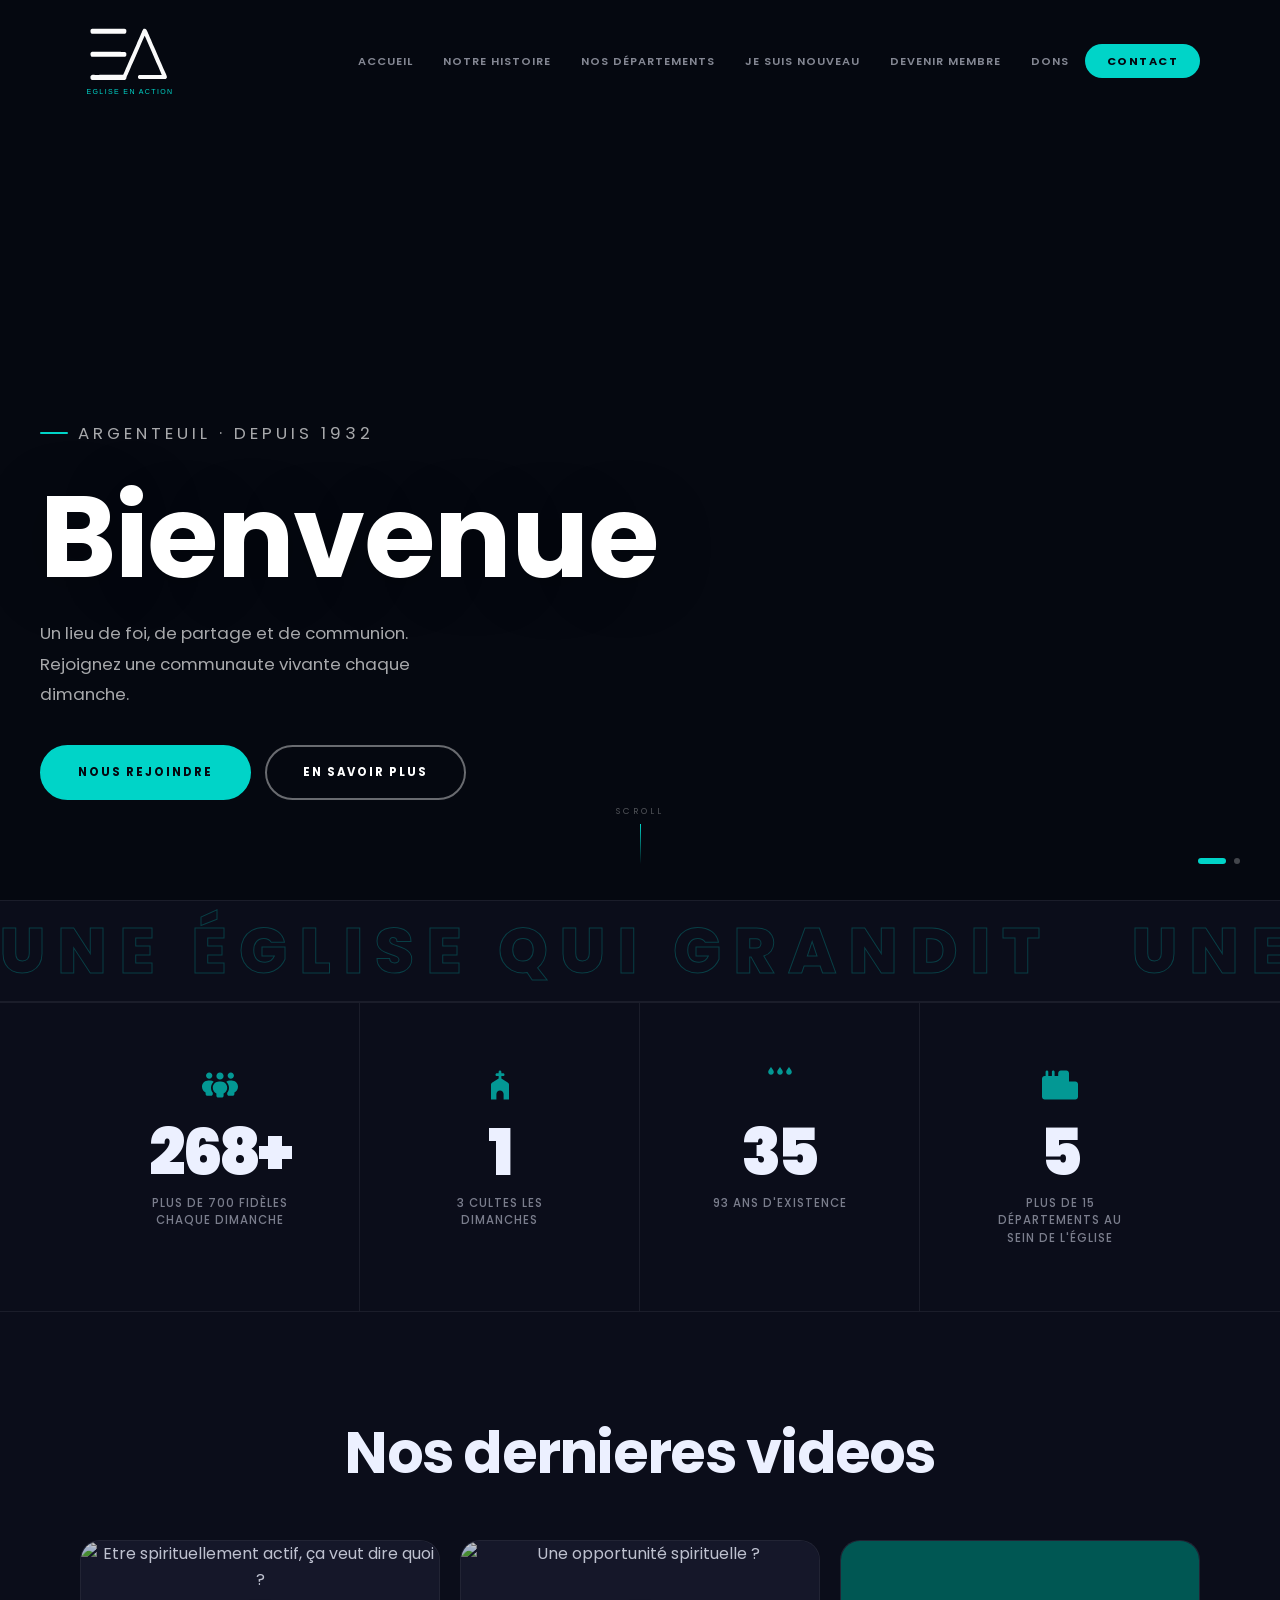
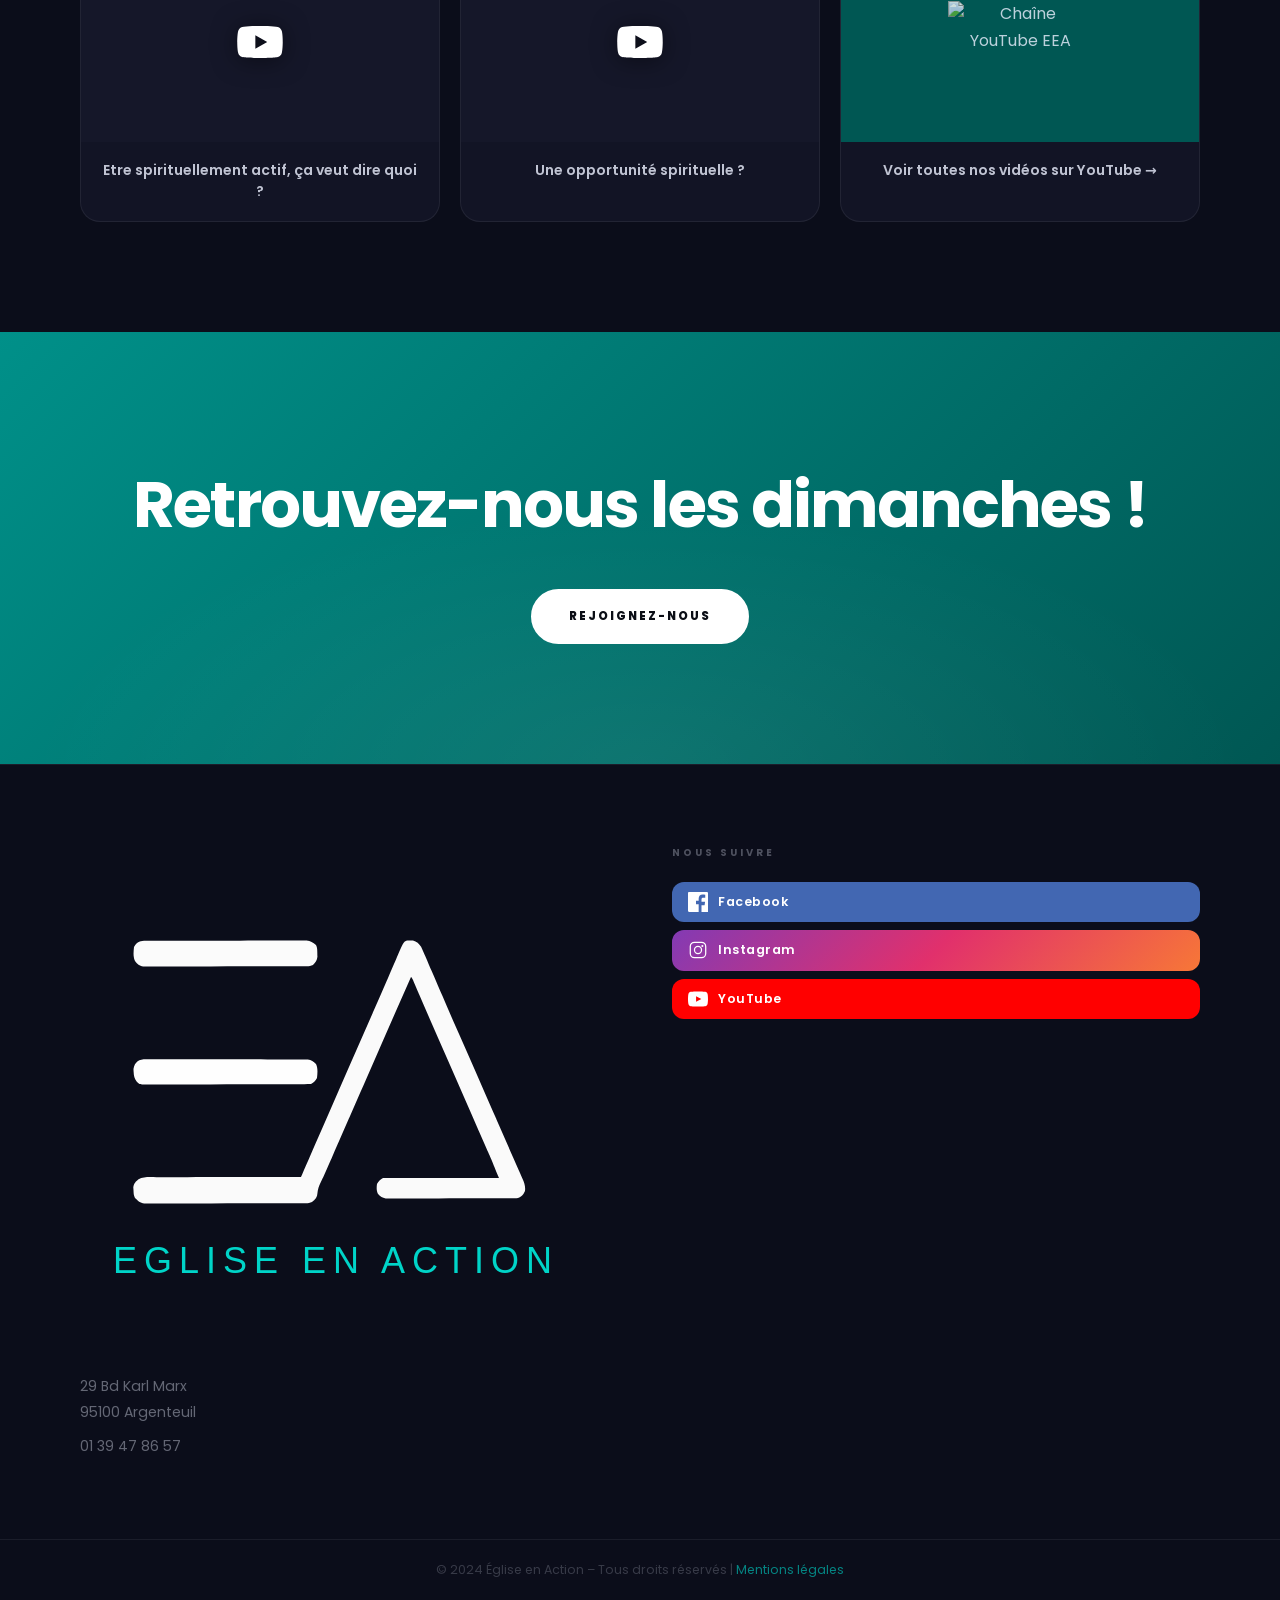
==== commit afee4568: "Remove navigation in footer" ====
--- a/index.html
+++ b/index.html
@@ -166,18 +166,6 @@
           <p style="margin-top:0.5rem;">01 39 47 86 57</p>
         </div>
         <div class="footer-col">
-          <h4>Navigation</h4>
-          <ul>
-            <li><a href="index.html">Accueil</a></li>
-            <li><a href="history.html">Notre histoire</a></li>
-            <li><a href="nos-departements.html">Nos Départements</a></li>
-            <li><a href="je-suis-nouveau.html">Je suis nouveau</a></li>
-            <li><a href="devenir-membre.html">Devenir membre</a></li>
-            <li><a href="inscription-en-ligne.html">Inscription en ligne</a></li>
-            <li><a href="don-en-ligne.html">Dons</a></li>
-          </ul>
-        </div>
-        <div class="footer-col">
           <h4>Nous suivre</h4>
           <div class="social-links">
             <a href="https://www.facebook.com/add.argenteuil" target="_blank" rel="noopener" class="social-btn facebook">
--- a/style.css
+++ b/style.css
@@ -1443,7 +1443,7 @@
 
 .footer-grid {
   display: grid;
-  grid-template-columns: 1.2fr 1fr 1.4fr;
+  grid-template-columns: 1fr 1fr;
   gap: 64px;
 }
 
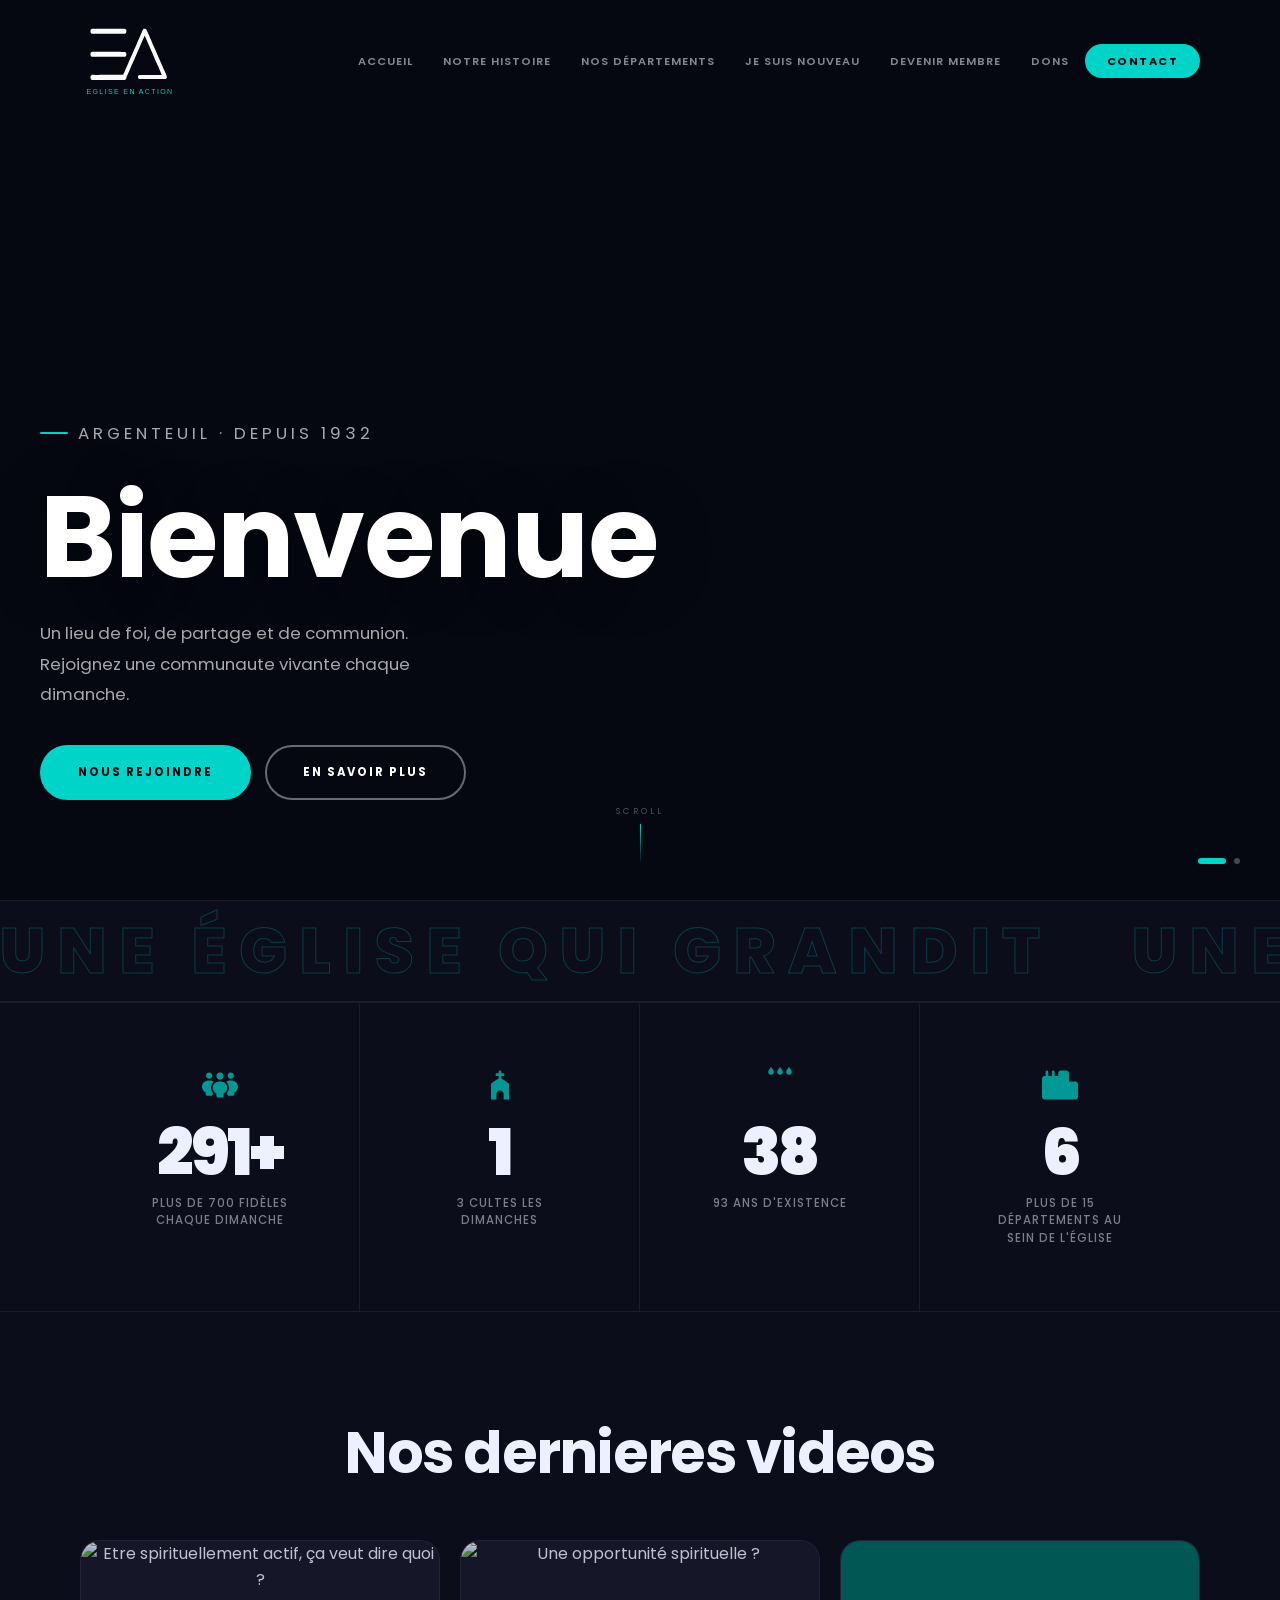
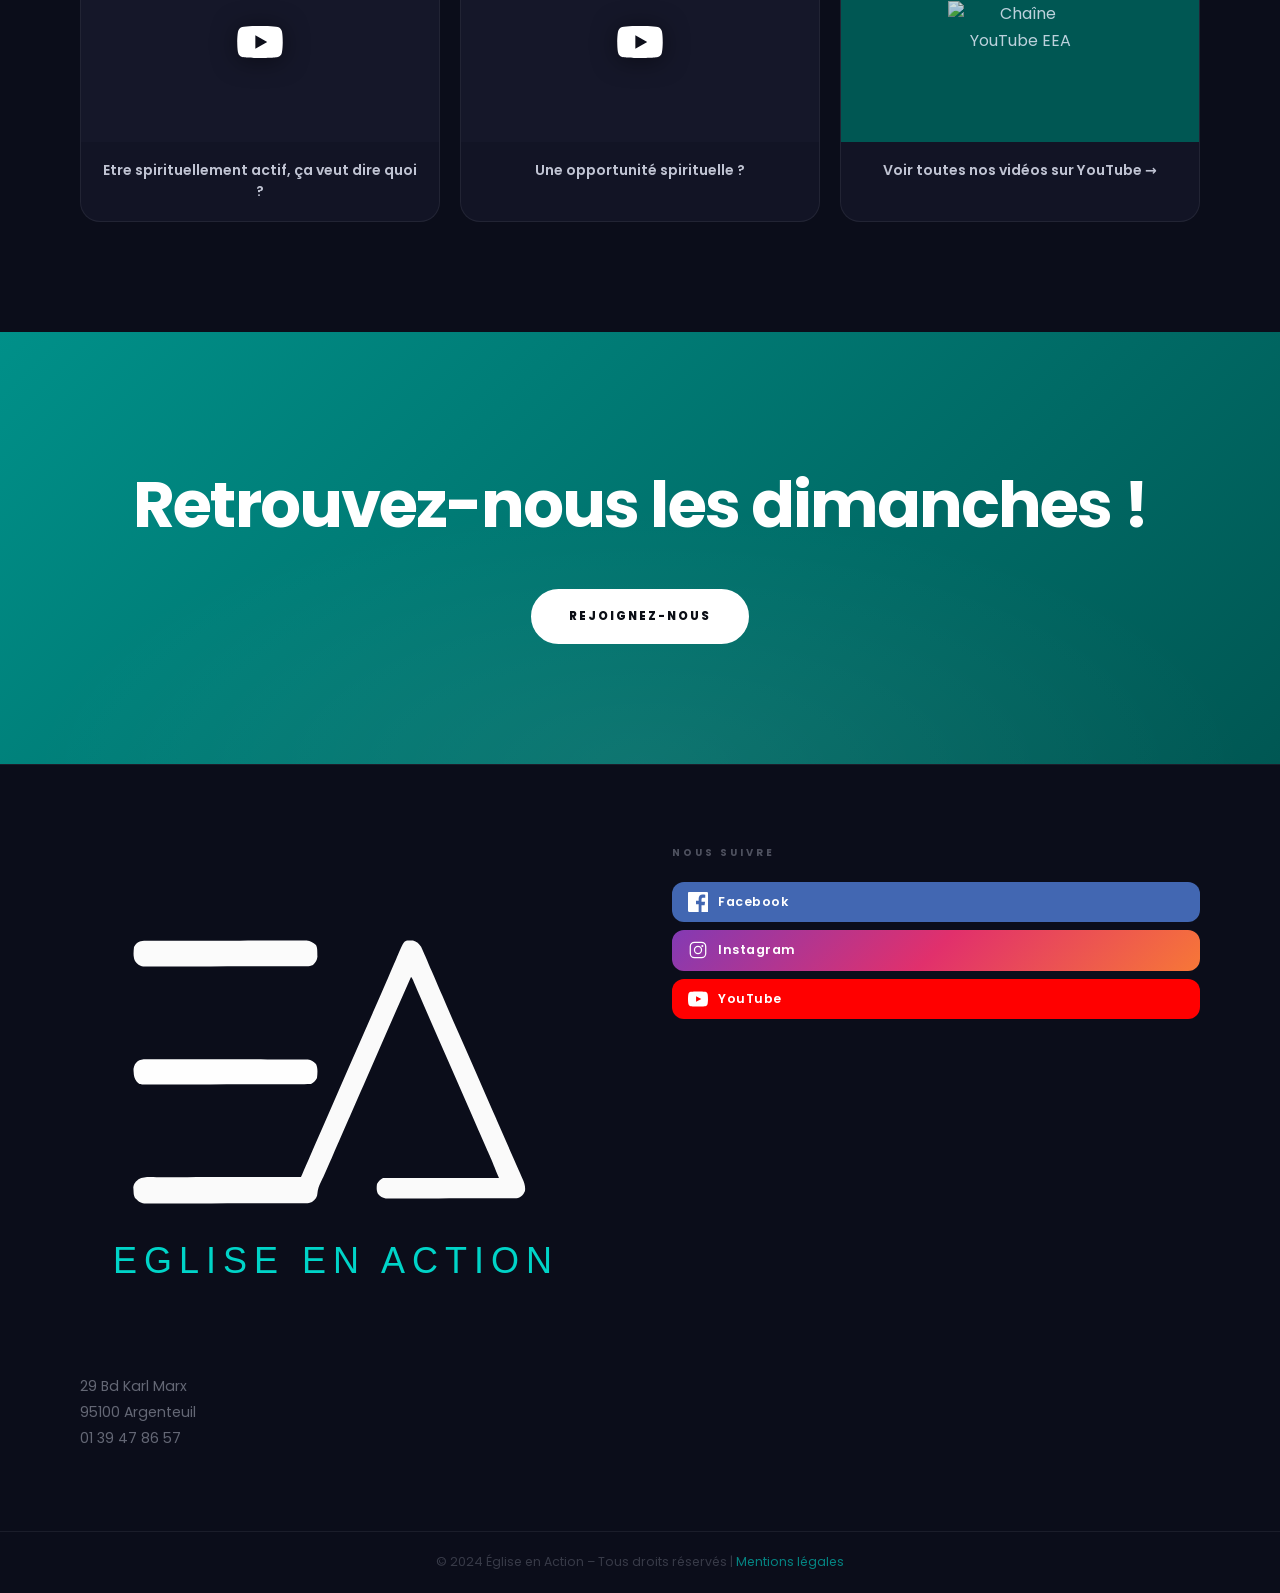
==== commit 47e8bfa8: "Factorize header and footer" ====
--- a/index.html
+++ b/index.html
@@ -12,27 +12,7 @@
 <body>
 
   <!-- HEADER -->
-  <header class="site-header">
-    <div class="header-inner">
-      <div class="logo">
-        <a href="index.html">
-          <img src="logo.svg" alt="Église en Action">
-        </a>
-      </div>
-      <nav class="main-nav">
-        <button class="nav-toggle" aria-label="Menu">&#9776;</button>
-        <ul class="nav-list">
-          <li><a href="index.html">Accueil</a></li>
-          <li><a href="history.html">Notre histoire</a></li>
-          <li><a href="nos-departements.html">Nos Départements</a></li>
-          <li><a href="je-suis-nouveau.html">Je suis nouveau</a></li>
-          <li><a href="devenir-membre.html">Devenir membre</a></li>
-          <li><a href="don-en-ligne.html">Dons</a></li>
-          <li><a href="contact.html" class="btn-nav">Contact</a></li>
-        </ul>
-      </nav>
-    </div>
-  </header>
+  <header id="site-header"></header>
 
   <!-- HERO SLIDER -->
   <section class="hero">
@@ -157,40 +137,9 @@
   </section>
 
   <!-- FOOTER -->
-  <footer class="site-footer">
-    <div class="footer-top">
-      <div class="container footer-grid">
-        <div class="footer-col">
-          <img src="logo.svg" alt="Église en Action">
-          <p style="margin-top:1rem;">29 Bd Karl Marx<br>95100 Argenteuil</p>
-          <p style="margin-top:0.5rem;">01 39 47 86 57</p>
-        </div>
-        <div class="footer-col">
-          <h4>Nous suivre</h4>
-          <div class="social-links">
-            <a href="https://www.facebook.com/add.argenteuil" target="_blank" rel="noopener" class="social-btn facebook">
-              <svg xmlns="http://www.w3.org/2000/svg" fill="white" viewBox="0 0 24 24" width="20" height="20"><path d="M22.7 0H1.3C.6 0 0 .6 0 1.3v21.3C0 23.4.6 24 1.3 24h11.5v-9.3H9.6V10.6h3.2V8c0-3.2 1.9-5 4.7-5 1.4 0 2.8.2 3.2.3v3.7h-2.3c-1.8 0-2.2.8-2.2 2.1v2.6h4.3l-.6 4.2h-3.7V24h7.2c.8 0 1.3-.6 1.3-1.3V1.3C24 .6 23.4 0 22.7 0z"/></svg>
-              Facebook
-            </a>
-            <a href="https://www.instagram.com/eglisenaction/" target="_blank" rel="noopener" class="social-btn instagram">
-              <svg xmlns="http://www.w3.org/2000/svg" fill="white" viewBox="0 0 24 24" width="20" height="20"><path d="M7.75 2h8.5A5.75 5.75 0 0 1 22 7.75v8.5A5.75 5.75 0 0 1 16.25 22h-8.5A5.75 5.75 0 0 1 2 16.25v-8.5A5.75 5.75 0 0 1 7.75 2zm0 1.5A4.25 4.25 0 0 0 3.5 7.75v8.5A4.25 4.25 0 0 0 7.75 20.5h8.5A4.25 4.25 0 0 0 20.5 16.25v-8.5A4.25 4.25 0 0 0 16.25 3.5h-8.5zM12 7a5 5 0 1 1 0 10 5 5 0 0 1 0-10zm0 1.5a3.5 3.5 0 1 0 0 7 3.5 3.5 0 0 0 0-7zm5.25-2.5a1.25 1.25 0 1 1 0 2.5 1.25 1.25 0 0 1 0-2.5z"/></svg>
-              Instagram
-            </a>
-            <a href="https://www.youtube.com/@eea-egliseenactionargenteu2423" target="_blank" rel="noopener" class="social-btn youtube">
-              <svg xmlns="http://www.w3.org/2000/svg" fill="white" viewBox="0 0 24 24" width="20" height="20"><path d="M23.5 6.1c-.3-1.4-1.4-2.5-2.8-2.7C18.3 3 12 3 12 3s-6.3 0-8.7.4c-1.4.2-2.5 1.3-2.8 2.7C0 8.5 0 12 0 12s0 3.5.5 5.9c.3 1.4 1.4 2.5 2.8 2.7 2.4.4 8.7.4 8.7.4s6.3 0 8.7-.4c1.4-.2 2.5-1.3 2.8-2.7.5-2.4.5-5.9.5-5.9s0-3.5-.5-5.9zM9.7 15.4v-6.8l6.3 3.4-6.3 3.4z"/></svg>
-              YouTube
-            </a>
-          </div>
-        </div>
-      </div>
-    </div>
-    <div class="footer-bottom">
-      <div class="container">
-        <p>&copy; 2024 Église en Action – Tous droits réservés | <a href="mentions-legales.html">Mentions légales</a></p>
-      </div>
-    </div>
-  </footer>
+  <footer id="site-footer"></footer>
 
+  <script src="components.js"></script>
   <script src="script.js"></script>
 </body>
 </html>
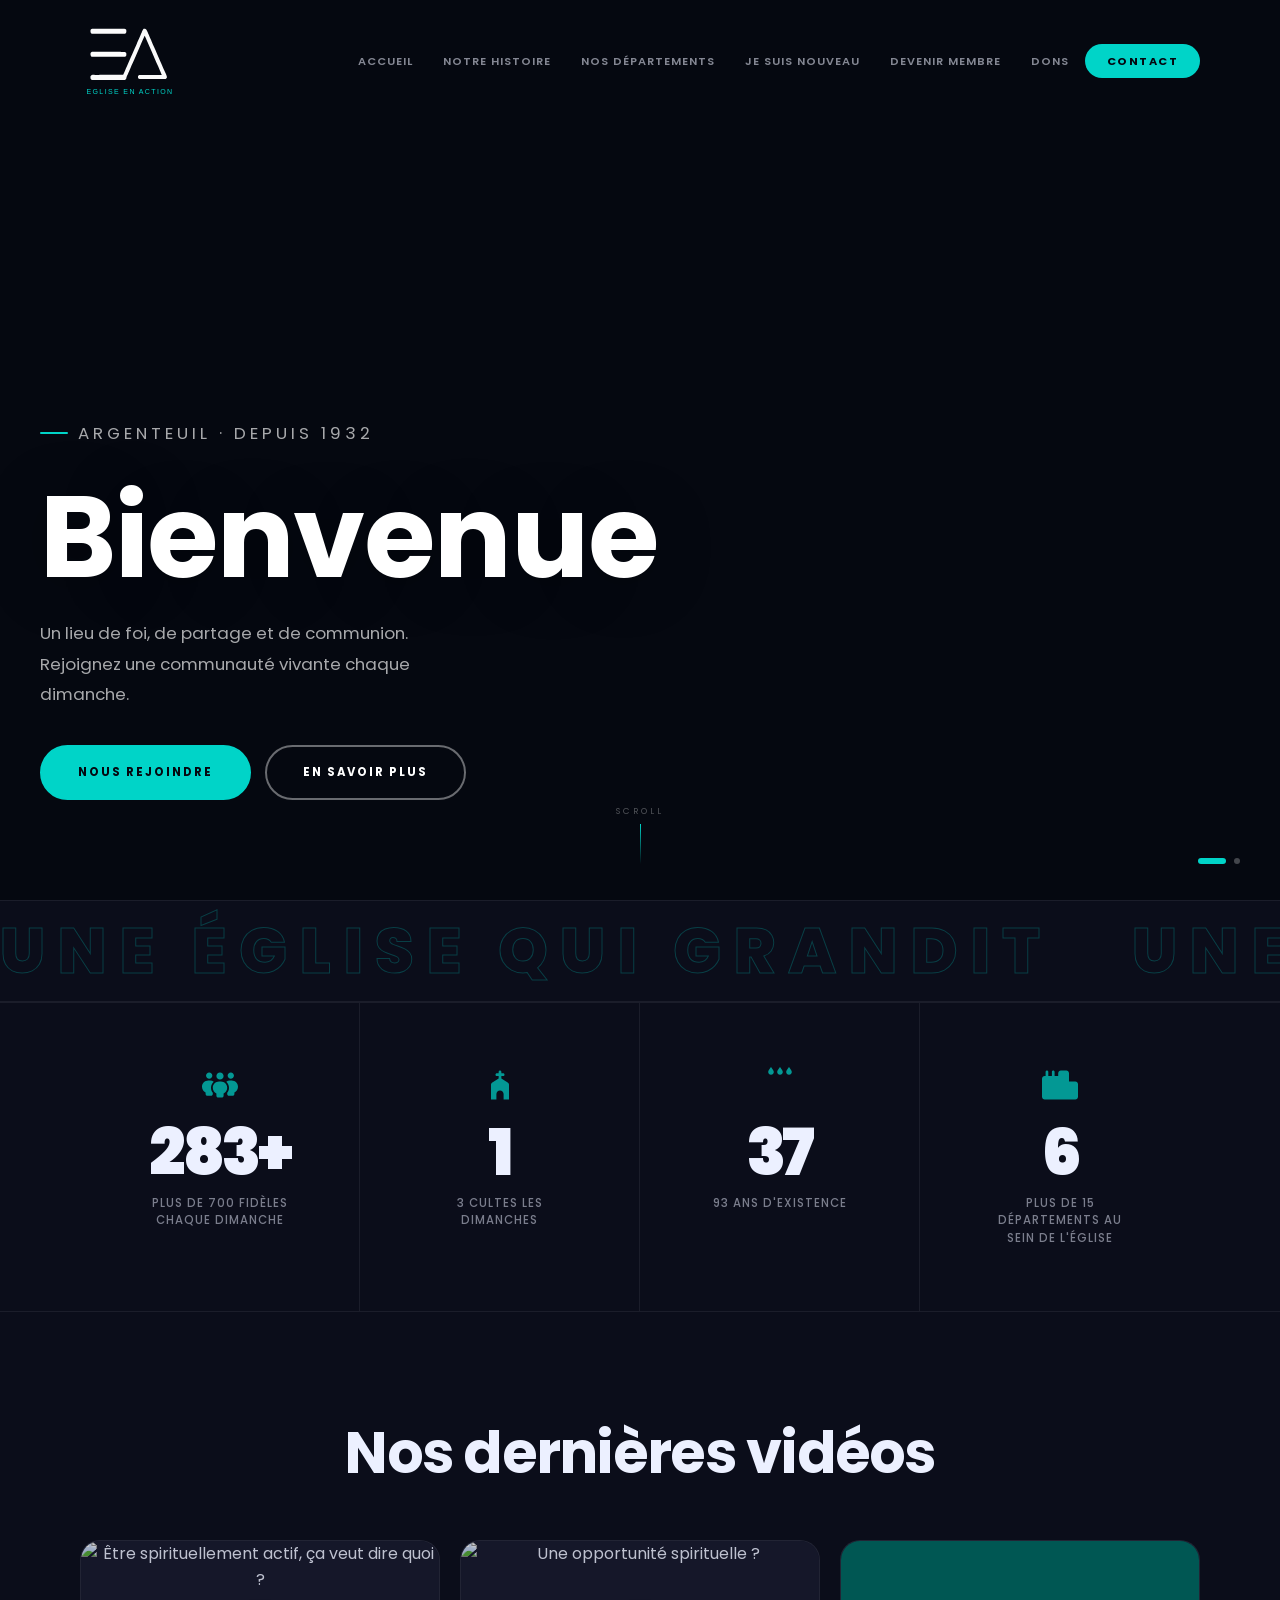
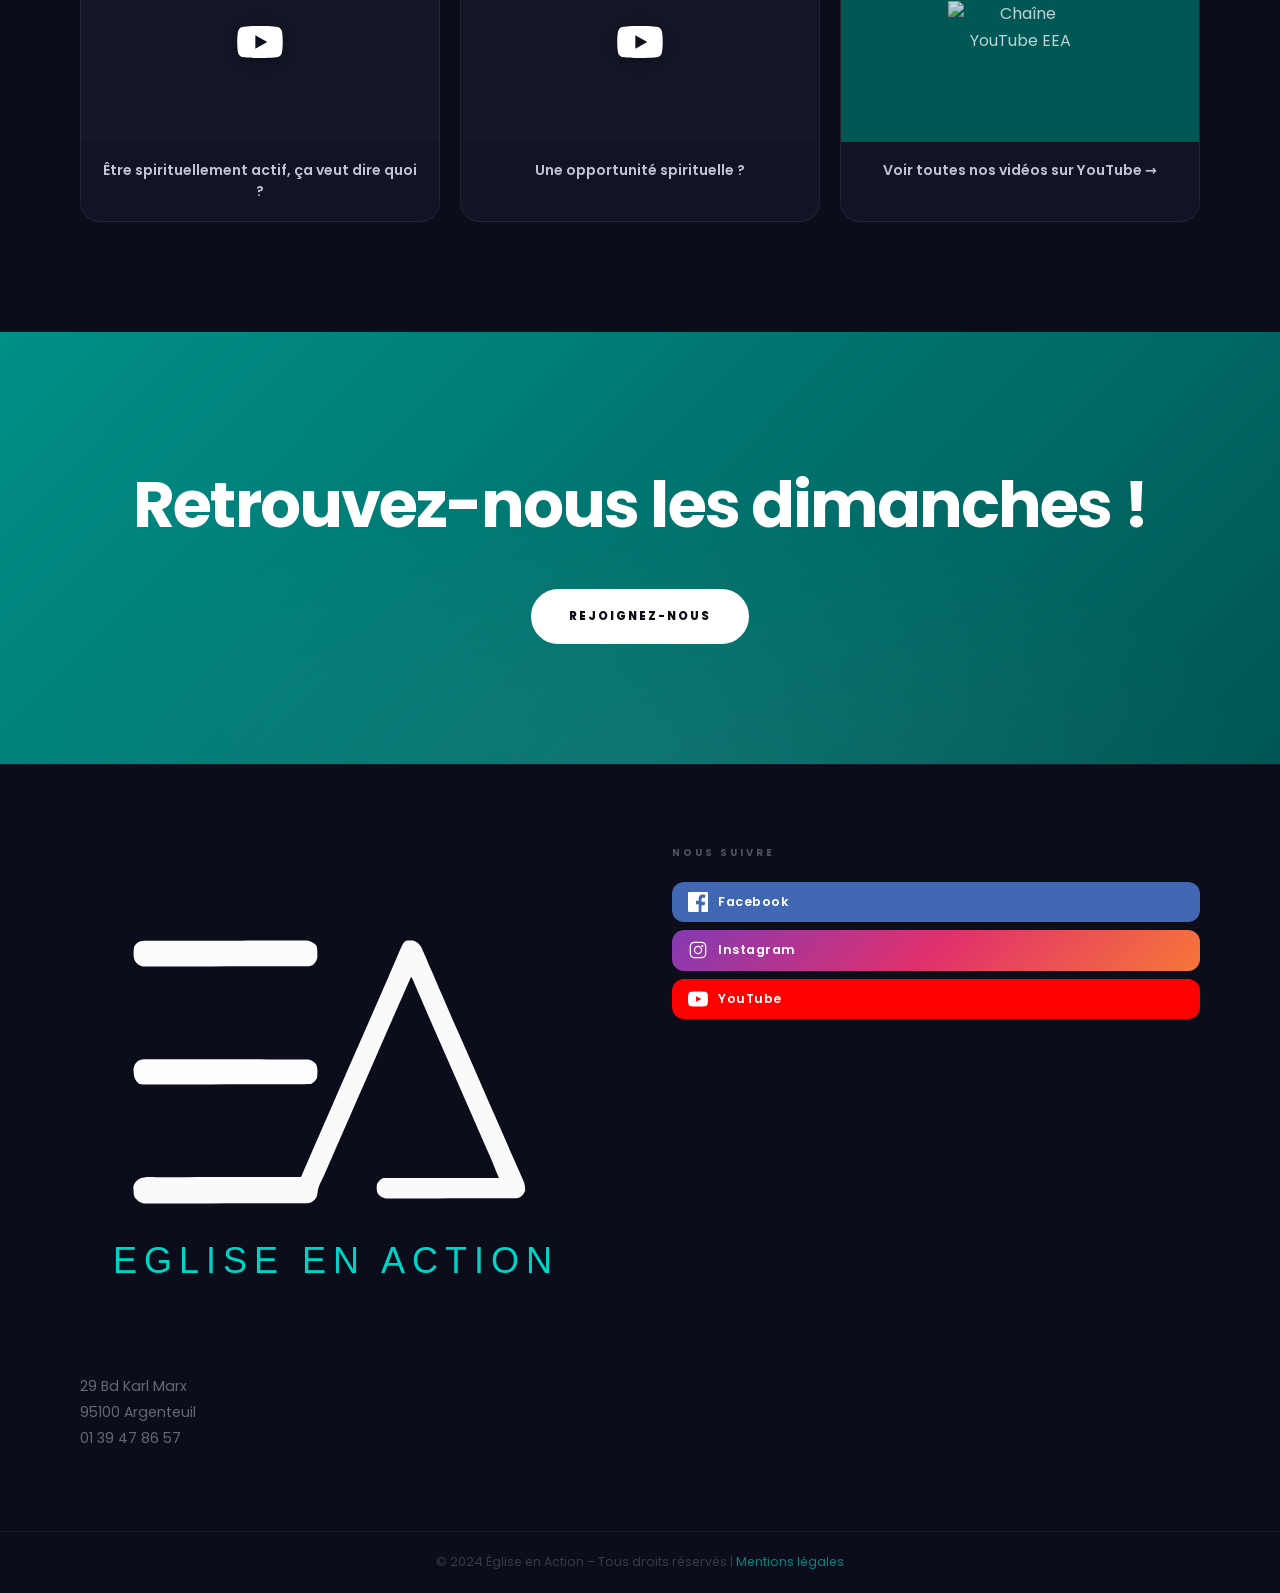
==== commit 4879ea85: "Corrigez les erreurs de français" ====
--- a/index.html
+++ b/index.html
@@ -20,7 +20,7 @@
       <div class="hero-content">
         <p class="hero-tag">Argenteuil · Depuis 1932</p>
         <h1>Bienvenue</h1>
-        <p>Un lieu de foi, de partage et de communion. Rejoignez une communaute vivante chaque dimanche.</p>
+        <p>Un lieu de foi, de partage et de communion. Rejoignez une communauté vivante chaque dimanche.</p>
         <div class="hero-actions">
           <a href="inscription-en-ligne.html" class="btn btn-primary">Nous rejoindre</a>
           <a href="je-suis-nouveau.html" class="btn btn-outline" style="color:white;border-color:rgba(255,255,255,0.4);">En savoir plus</a>
@@ -31,7 +31,7 @@
       <div class="hero-content">
         <p class="hero-tag">Argenteuil · Depuis 1932</p>
         <h1>Rejoignez-<br>nous</h1>
-        <p>700 fideles chaque dimanche, 3 cultes, une famille qui vous attend.</p>
+        <p>700 fidèles chaque dimanche, 3 cultes, une famille qui vous attend.</p>
         <div class="hero-actions">
           <a href="inscription-en-ligne.html" class="btn btn-primary">S'inscrire</a>
         </div>
@@ -98,16 +98,16 @@
   <!-- DERNIÈRES VIDÉOS -->
   <section class="section section-alt">
     <div class="container text-center">
-      <h2 class="section-title reveal">Nos dernieres videos</h2>
+      <h2 class="section-title reveal">Nos dernières vidéos</h2>
       <div class="videos-grid">
         <a class="video-card" href="https://www.youtube.com/watch?v=HzPCPHbYGZY" target="_blank" rel="noopener">
           <div class="video-thumb">
-            <img src="https://i.ytimg.com/vi/HzPCPHbYGZY/hqdefault.jpg" alt="Etre spirituellement actif, ça veut dire quoi ?">
+            <img src="https://i.ytimg.com/vi/HzPCPHbYGZY/hqdefault.jpg" alt="Être spirituellement actif, ça veut dire quoi ?">
             <div class="video-play">
               <svg viewBox="0 0 576 512" fill="white" width="36"><path d="M549.655 124.083c-6.281-23.65-24.787-42.276-48.284-48.597C458.781 64 288 64 288 64S117.22 64 74.629 75.486c-23.497 6.322-42.003 24.947-48.284 48.597-11.412 42.867-11.412 132.305-11.412 132.305s0 89.438 11.412 132.305c6.281 23.65 24.787 41.5 48.284 47.821C117.22 448 288 448 288 448s170.78 0 213.371-11.486c23.497-6.321 42.003-24.171 48.284-47.821 11.412-42.867 11.412-132.305 11.412-132.305s0-89.438-11.412-132.305zm-317.51 213.508V175.185l142.739 81.205-142.739 81.201z"/></svg>
             </div>
           </div>
-          <p class="video-title">Etre spirituellement actif, ça veut dire quoi ?</p>
+          <p class="video-title">Être spirituellement actif, ça veut dire quoi ?</p>
         </a>
         <a class="video-card" href="https://www.youtube.com/watch?v=mb80JKGorZE" target="_blank" rel="noopener">
           <div class="video-thumb">
